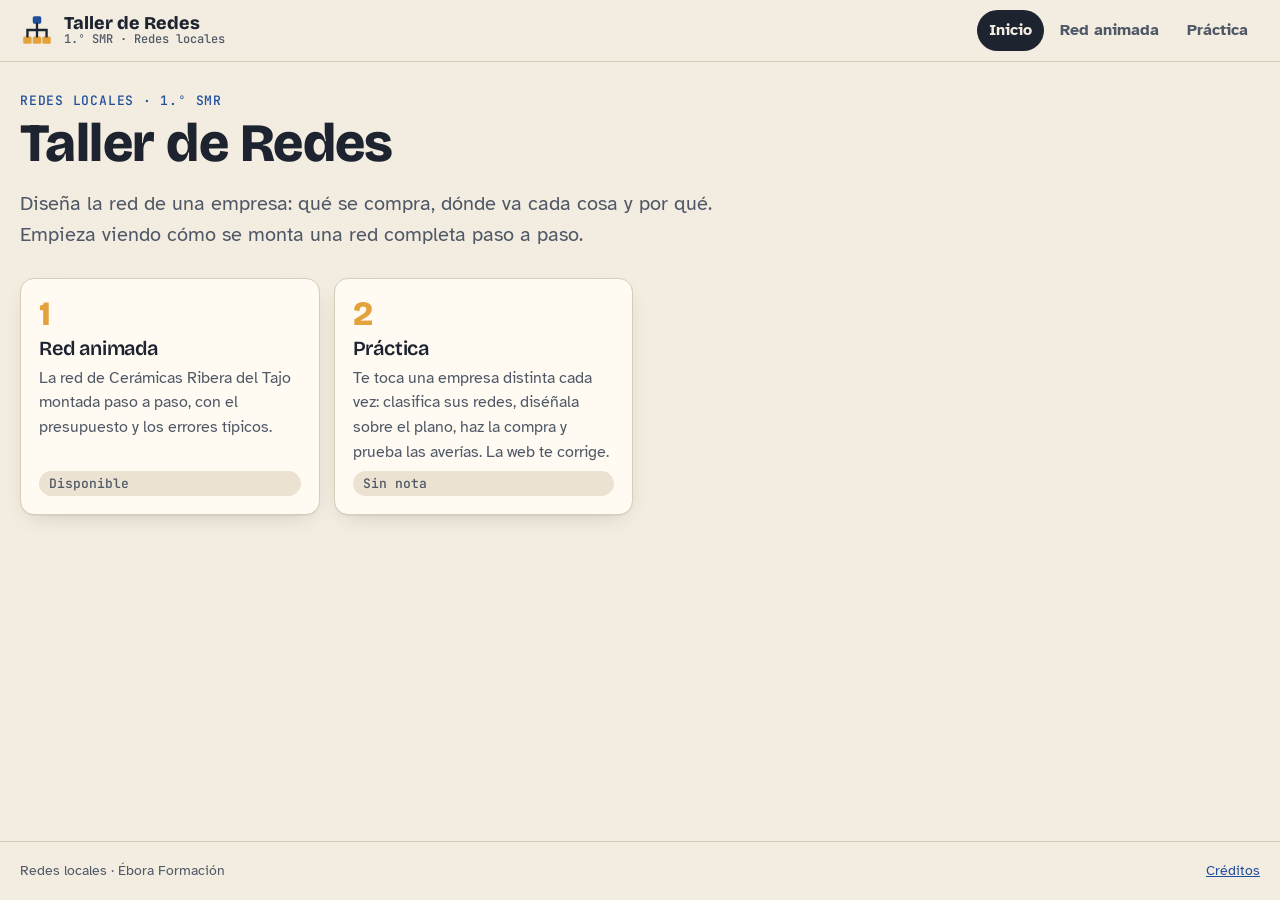
==== index.html @ 55720ec6 "Subir la pagina" ====
<!doctype html>
<html lang="es">
<head>
  <meta charset="utf-8">
  <meta name="viewport" content="width=device-width, initial-scale=1, viewport-fit=cover">
  <title>Taller de Redes · 1.º SMR</title>
  <meta name="description" content="Redes locales (1.º SMR): la red de una empresa montada paso a paso, prácticas de diseño de redes y examen.">
  <meta name="theme-color" content="#f3ece0">
  <link rel="icon" href="assets/img/icono.svg" type="image/svg+xml">
  <link rel="preconnect" href="https://fonts.googleapis.com">
  <link rel="preconnect" href="https://fonts.gstatic.com" crossorigin>
  <link rel="stylesheet" href="https://fonts.googleapis.com/css2?family=Atkinson+Hyperlegible:ital,wght@0,400;0,700;1,400&family=Bricolage+Grotesque:opsz,wght@12..96,600;12..96,800&family=JetBrains+Mono:wght@500&display=swap">
  <link rel="stylesheet" href="assets/css/app.css">
  <link rel="stylesheet" href="assets/css/animado.css">
  <link rel="stylesheet" href="assets/css/red.css">
  <link rel="stylesheet" href="assets/css/disenio.css">
  <script type="importmap">
  { "imports": {
      "three": "./assets/vendor/three/three.module.min.js",
      "three/addons/": "./assets/vendor/three/addons/"
  } }
  </script>
</head>
<body>
  <a class="saltar" href="#contenido">Saltar al contenido</a>
  <header class="cabecera">
    <a class="marca" href="#/">
      <svg viewBox="0 0 32 32" aria-hidden="true"><rect x="12" y="3" width="8" height="7" rx="1.5" fill="var(--azul)"/><rect x="3" y="22" width="8" height="7" rx="1.5" fill="var(--ambar)"/><rect x="12" y="22" width="8" height="7" rx="1.5" fill="var(--ambar)"/><rect x="21" y="22" width="8" height="7" rx="1.5" fill="var(--ambar)"/><path d="M16 10v6M7 22v-6h18v6M16 16v6" stroke="var(--tinta)" stroke-width="2.2" fill="none" stroke-linecap="round"/></svg>
      <span><b>Taller de Redes</b><small>1.º SMR · Redes locales</small></span>
    </a>
    <nav class="menu" aria-label="Secciones">
      <a href="#/" data-ruta="inicio">Inicio</a>
      <a href="#/animado" data-ruta="animado">Red animada</a>
      <a href="#/practica" data-ruta="practica">Práctica</a>
      <a href="#/examen" data-ruta="examen">Examen</a>
    </nav>
  </header>
  <main id="contenido" tabindex="-1">
    <div class="cargando">Cargando…</div>
  </main>
  <footer class="pie">
    <span>Redes locales · Ébora Formación</span>
    <a href="#/creditos">Créditos</a>
  </footer>
  <noscript><p class="aviso">Esta web necesita JavaScript.</p></noscript>
  <script type="module" src="assets/js/main.js"></script>
</body>
</html>
---- assets/css/app.css ----
/* Taller de Montaje — estilos. Paleta: papel cálido + azul y ámbar (cerámica de Talavera). */
:root {
  --papel: #f3ece0; --papel-2: #ebe2d2; --superficie: #fffaf2; --tinta: #1d2430; --tinta-2: #4f5866;
  --linea: #d8ccb8; --azul: #1f4f9c; --azul-2: #e3eaf6; --ambar: #e3a23b; --ambar-2: #fbeccd;
  --bien: #1e7a4f; --bien-2: #dcf0e3; --mal: #b5402c; --mal-2: #f8e0da; --aviso: #9a5b07;
  --f-titulo: 'Bricolage Grotesque', 'Segoe UI', system-ui, sans-serif;
  --f-texto: 'Atkinson Hyperlegible', 'Segoe UI', system-ui, sans-serif;
  --f-mono: 'JetBrains Mono', ui-monospace, Consolas, monospace;
  --radio: 14px; --sombra: 0 1px 0 rgba(29,36,48,.06), 0 8px 24px -12px rgba(29,36,48,.25);
  color-scheme: light;
}
@media (prefers-color-scheme: dark) {
  :root:not([data-theme="light"]) {
    --papel: #161a20; --papel-2: #1d222a; --superficie: #20262f; --tinta: #ece6da; --tinta-2: #a9b0bb;
    --linea: #343b47; --azul: #7ea7ec; --azul-2: #1f2c44; --ambar: #f0b552; --ambar-2: #3a2e18;
    --bien: #5cc690; --bien-2: #1b3326; --mal: #ef8a75; --mal-2: #3d1f1a; --aviso: #f0b552; color-scheme: dark;
  }
}
:root[data-theme="dark"] {
  --papel: #161a20; --papel-2: #1d222a; --superficie: #20262f; --tinta: #ece6da; --tinta-2: #a9b0bb;
  --linea: #343b47; --azul: #7ea7ec; --azul-2: #1f2c44; --ambar: #f0b552; --ambar-2: #3a2e18;
  --bien: #5cc690; --bien-2: #1b3326; --mal: #ef8a75; --mal-2: #3d1f1a; --aviso: #f0b552; color-scheme: dark;
}
* { box-sizing: border-box; }
html { -webkit-text-size-adjust: 100%; }
body { margin: 0; background: var(--papel); color: var(--tinta); font: 400 18px/1.55 var(--f-texto); min-height: 100vh; display: flex; flex-direction: column; }
main:focus { outline: none; }
main { flex: 1; width: 100%; max-width: 1280px; margin: 0 auto; padding: 24px 20px 56px; outline: none; }
h1, h2, h3 { font-family: var(--f-titulo); line-height: 1.12; letter-spacing: -.01em; margin: 0; text-wrap: balance; }
h1 { font-size: clamp(32px, 5vw, 54px); font-weight: 800; }
h2 { font-size: clamp(24px, 3vw, 32px); font-weight: 800; }
h3 { font-size: 20px; font-weight: 600; }
a { color: var(--azul); }
code, .mono { font-family: var(--f-mono); font-size: .9em; }
button { font: inherit; color: inherit; }
:focus-visible { outline: 3px solid var(--ambar); outline-offset: 2px; }
.saltar { position: absolute; left: -999px; top: 8px; background: var(--tinta); color: var(--papel); padding: 8px 12px; border-radius: 8px; z-index: 20; }
.saltar:focus { left: 8px; }

/* Cabecera */
.cabecera { position: sticky; top: 0; z-index: 10; display: flex; align-items: center; gap: 16px; justify-content: space-between; padding: 10px 20px; padding-top: max(10px, env(safe-area-inset-top)); background: color-mix(in srgb, var(--papel) 88%, transparent); backdrop-filter: blur(10px); border-bottom: 1px solid var(--linea); }
.marca { display: flex; align-items: center; gap: 10px; text-decoration: none; color: var(--tinta); flex: none; }
.marca svg { width: 34px; height: 34px; }
.marca b { display: block; font: 800 18px/1 var(--f-titulo); }
.marca small { display: block; font: 500 12px/1.3 var(--f-mono); color: var(--tinta-2); }
.menu { display: flex; gap: 4px; overflow-x: auto; scrollbar-width: none; }
.menu a { text-decoration: none; color: var(--tinta-2); font-weight: 700; font-size: 16px; padding: 8px 12px; border-radius: 999px; white-space: nowrap; }
.menu a:hover { color: var(--tinta); background: var(--papel-2); }
.menu a[aria-current="page"] { color: var(--papel); background: var(--tinta); }
@media (max-width: 720px) { .menu a { padding: 7px 9px; font-size: 15px; } .cabecera { flex-direction: column; align-items: stretch; gap: 8px; } .marca small { display: none; } }

.pie { display: flex; flex-wrap: wrap; justify-content: space-between; gap: 8px 16px; padding: 18px 20px; font-size: 14px; color: var(--tinta-2); border-top: 1px solid var(--linea); }
.cargando, .aviso { padding: 40px 0; color: var(--tinta-2); }

/* Botones y chips */
.btn { display: inline-flex; align-items: center; justify-content: center; gap: 8px; border: 0; cursor: pointer; text-decoration: none; font: 700 17px/1 var(--f-texto); padding: 13px 20px; border-radius: 12px; background: var(--tinta); color: var(--papel); min-height: 46px; transition: transform .12s ease, background .2s; }
.btn:hover { transform: translateY(-1px); }
.btn:active { transform: translateY(0); }
.btn.sec { background: transparent; color: var(--tinta); box-shadow: inset 0 0 0 2px var(--linea); }
.btn.azul { background: var(--azul); color: #fff; }
.btn.peq { min-height: 36px; padding: 8px 12px; font-size: 15px; border-radius: 10px; }
.btn[disabled] { opacity: .45; cursor: not-allowed; transform: none; }
.chip { display: inline-flex; align-items: center; gap: 6px; font: 500 13px/1 var(--f-mono); padding: 6px 10px; border-radius: 999px; background: var(--papel-2); color: var(--tinta-2); }
.chip.ok { background: var(--bien-2); color: var(--bien); }
.etiqueta { font: 500 13px/1.2 var(--f-mono); letter-spacing: .06em; text-transform: uppercase; color: var(--azul); }
.fila { display: flex; flex-wrap: wrap; gap: 10px; align-items: center; }
.tarjeta { background: var(--superficie); border: 1px solid var(--linea); border-radius: var(--radio); box-shadow: var(--sombra); }

/* Inicio */
.portada { display: grid; grid-template-columns: minmax(0, 1fr) minmax(0, 1.1fr); gap: 28px; align-items: center; min-height: 440px; }
.portada p.lead { font-size: 20px; color: var(--tinta-2); max-width: 46ch; margin: 16px 0 24px; }
.portada .escena { height: min(460px, 60vh); border-radius: 22px; background: radial-gradient(ellipse at 50% 60%, var(--superficie), var(--papel-2)); border: 1px solid var(--linea); position: relative; overflow: hidden; }
.portada .escena .visor { height: 100%; border: 0; border-radius: 0; background: none; }
.escena .pista { position: absolute; left: 14px; bottom: 12px; font: 500 12px var(--f-mono); color: var(--tinta-2); pointer-events: none; }
@media (max-width: 860px) { .portada { grid-template-columns: 1fr; } .portada .escena { height: 320px; } }
.progreso { display: flex; align-items: center; gap: 14px; margin-top: 18px; }
.barra { flex: 1; max-width: 280px; height: 10px; border-radius: 999px; background: var(--papel-2); overflow: hidden; }
.barra i { display: block; height: 100%; background: var(--bien); border-radius: inherit; transition: width .4s; }
.seccion { margin-top: 56px; }
.seccion > header { display: flex; justify-content: space-between; align-items: end; gap: 12px; flex-wrap: wrap; margin-bottom: 18px; }
.rejilla { display: grid; grid-template-columns: repeat(auto-fill, minmax(240px, 1fr)); gap: 14px; }
.leccion-card { display: flex; flex-direction: column; gap: 6px; padding: 18px; text-decoration: none; color: inherit; min-height: 150px; transition: transform .15s, box-shadow .15s; }
.leccion-card:hover { transform: translateY(-2px); }
.leccion-card .num { font: 800 34px/1 var(--f-titulo); color: var(--ambar); }
.leccion-card p { margin: 0; color: var(--tinta-2); font-size: 16px; }
.leccion-card .estado { margin-top: auto; }
.reto-card { padding: 22px; display: flex; flex-direction: column; gap: 10px; }
.reto-card p { margin: 0; color: var(--tinta-2); }

/* Lección */
.leccion { display: grid; grid-template-columns: minmax(0, 1fr) minmax(300px, 420px); gap: 32px; align-items: start; }
.leccion article { max-width: 72ch; }
.leccion article > h1 { margin: 6px 0 14px; }
.leccion aside { position: sticky; top: 90px; }
.visor { height: 380px; border-radius: 18px; background: radial-gradient(ellipse at 50% 60%, var(--superficie), var(--papel-2)); border: 1px solid var(--linea); position: relative; overflow: hidden; }
.visor canvas { display: block; width: 100%; height: 100%; touch-action: none; }
.visor .pista { position: absolute; left: 12px; bottom: 10px; right: 12px; font: 500 12px var(--f-mono); color: var(--tinta-2); pointer-events: none; }
.visor .rotulo { position: absolute; left: 12px; top: 12px; right: 12px; background: var(--superficie); border: 1px solid var(--linea); border-radius: 10px; padding: 8px 12px; font-size: 15px; box-shadow: var(--sombra); }
.visor .rotulo:empty { display: none; }
.pie-visor { font-size: 15px; color: var(--tinta-2); margin: 10px 2px 0; }
@media (max-width: 960px) {
  .leccion { grid-template-columns: 1fr; }
  .leccion aside { position: sticky; top: 108px; z-index: 2; order: -1; }
  .leccion aside .visor { height: 230px; }
  .leccion aside .pie-visor { display: none; }
}
.objetivos { background: var(--azul-2); border-radius: var(--radio); padding: 14px 20px; margin: 0 0 24px; }
.objetivos ul { margin: 6px 0 0; padding-left: 20px; }
.contenido h2 { margin: 36px 0 10px; font-size: 26px; }
.contenido p { margin: 10px 0; }
.contenido ul, .contenido ol { padding-left: 24px; }
.contenido li { margin: 6px 0; }
.contenido strong { font-weight: 700; }
.tabla { overflow-x: auto; margin: 14px 0; border: 1px solid var(--linea); border-radius: 12px; background: var(--superficie); }
.tabla table { border-collapse: collapse; width: 100%; font-size: 16px; }
.tabla th, .tabla td { text-align: left; padding: 10px 12px; border-bottom: 1px solid var(--linea); vertical-align: top; }
.tabla th { font: 700 14px var(--f-texto); background: var(--papel-2); }
.tabla tr:last-child td { border-bottom: 0; }
.nota, .analogia, .resumen { border-radius: 12px; padding: 12px 16px; margin: 16px 0; }
.nota { background: var(--ambar-2); border-left: 5px solid var(--ambar); }
.analogia { background: var(--superficie); border: 1px dashed var(--linea); }
.analogia::before { content: "Para entenderlo mejor"; display: block; font: 500 12px var(--f-mono); letter-spacing: .06em; text-transform: uppercase; color: var(--azul); margin-bottom: 4px; }
.resumen { background: var(--bien-2); }
.resumen::before { content: "Resumen para recordar"; display: block; font: 500 12px var(--f-mono); letter-spacing: .06em; text-transform: uppercase; color: var(--bien); margin-bottom: 4px; }
.ver3d { display: flex; gap: 12px; align-items: center; width: 100%; text-align: left; margin: 14px 0; padding: 12px 14px; border-radius: 12px; cursor: pointer; border: 2px solid var(--linea); background: var(--superficie); }
.ver3d:hover, .ver3d[aria-pressed="true"] { border-color: var(--azul); background: var(--azul-2); }
.ver3d .ic { flex: none; width: 36px; height: 36px; border-radius: 10px; display: grid; place-items: center; background: var(--azul); color: #fff; font: 800 13px var(--f-mono); }
.pasos { counter-reset: p; list-style: none; padding: 0 !important; }
.pasos li { counter-increment: p; position: relative; padding-left: 44px; min-height: 32px; }
.pasos li::before { content: counter(p); position: absolute; left: 0; top: -2px; width: 30px; height: 30px; border-radius: 50%; display: grid; place-items: center; background: var(--tinta); color: var(--papel); font: 700 15px var(--f-texto); }

/* Preguntas */
.preguntas { margin-top: 40px; padding-top: 8px; border-top: 2px solid var(--linea); }
.pregunta { padding: 18px; margin: 14px 0; }
.pregunta h3 { font: 700 18px/1.4 var(--f-texto); margin-bottom: 10px; }
.opciones { display: grid; gap: 8px; }
.opcion { text-align: left; border: 2px solid var(--linea); background: var(--papel); padding: 11px 14px; border-radius: 10px; cursor: pointer; }
.opcion:hover:not([disabled]) { border-color: var(--azul); }
.opcion.ok { border-color: var(--bien); background: var(--bien-2); }
.opcion.ko { border-color: var(--mal); background: var(--mal-2); }
.explicacion { margin: 10px 0 0; font-size: 16px; }
.navlec { display: flex; justify-content: space-between; gap: 12px; margin-top: 32px; flex-wrap: wrap; }

/* Piezas */
.piezas { display: grid; grid-template-columns: 220px minmax(0, 1fr) 340px; gap: 18px; align-items: start; }
.lista-piezas { display: grid; gap: 6px; }
.lista-piezas button { text-align: left; padding: 11px 14px; border-radius: 10px; border: 2px solid transparent; background: var(--superficie); cursor: pointer; font-weight: 700; }
.lista-piezas button[aria-pressed="true"] { border-color: var(--azul); background: var(--azul-2); }
.piezas .visor { height: 560px; }
.ficha { padding: 18px; }
.ficha dl { margin: 12px 0 0; display: grid; gap: 10px; }
.ficha dt { font: 500 12px var(--f-mono); letter-spacing: .06em; text-transform: uppercase; color: var(--azul); }
.ficha dd { margin: 0; font-size: 16px; }
.variantes { display: flex; flex-wrap: wrap; gap: 6px; margin: 12px 0 0; }
.variantes button { border: 2px solid var(--linea); background: var(--papel); padding: 6px 10px; border-radius: 999px; cursor: pointer; font-size: 14px; font-weight: 700; }
.variantes button[aria-pressed="true"] { border-color: var(--tinta); background: var(--tinta); color: var(--papel); }
@media (max-width: 1080px) { .piezas { grid-template-columns: 1fr; } .lista-piezas { grid-template-columns: repeat(auto-fill, minmax(150px, 1fr)); } .piezas .visor { height: 360px; } }

/* Ejercicio de montaje */
.ej-cab { display: flex; flex-wrap: wrap; gap: 12px; justify-content: space-between; align-items: end; margin-bottom: 18px; }
.reloj { font: 700 20px var(--f-mono); padding: 6px 14px; border-radius: 10px; background: var(--azul-2); color: var(--azul); }
.reloj.poco { background: var(--mal-2); color: var(--mal); }
.fases { display: flex; gap: 6px; flex-wrap: wrap; }
.fases span { font: 500 13px var(--f-mono); padding: 6px 10px; border-radius: 999px; background: var(--papel-2); color: var(--tinta-2); }
.fases span.actual { background: var(--tinta); color: var(--papel); }
.fases span.hecha { background: var(--bien-2); color: var(--bien); }
.ej { display: grid; grid-template-columns: minmax(0, 1fr) minmax(320px, 440px); gap: 22px; align-items: start; }
.ej aside { position: sticky; top: 90px; display: grid; gap: 12px; }
.ej .visor { height: 360px; }
@media (max-width: 980px) { .ej { grid-template-columns: 1fr; } .ej aside { position: static; order: -1; } .ej .visor { height: 260px; } }
.encargo { padding: 18px 20px; border-left: 6px solid var(--ambar); }
.encargo p { margin: 6px 0; }
.encargo ul { margin: 8px 0 0; padding-left: 20px; }
.presupuesto { display: flex; justify-content: space-between; align-items: center; gap: 10px; padding: 12px 16px; font-weight: 700; }
.presupuesto .cifra { font: 800 26px var(--f-titulo); }
.presupuesto.pasa .cifra { color: var(--mal); }
.categoria { margin: 22px 0; }
.categoria h3 { margin-bottom: 10px; display: flex; gap: 10px; align-items: center; }
.opciones-piezas { display: grid; grid-template-columns: repeat(auto-fill, minmax(230px, 1fr)); gap: 10px; }
.op-pieza { text-align: left; cursor: pointer; padding: 14px; border-radius: 12px; border: 2px solid var(--linea); background: var(--superficie); display: flex; flex-direction: column; gap: 6px; }
.op-pieza:hover { border-color: var(--azul); }
.op-pieza[aria-pressed="true"] { border-color: var(--azul); box-shadow: 0 0 0 3px var(--azul-2); }
.op-pieza b { font-size: 16px; line-height: 1.3; }
.op-pieza .precio { font: 500 14px var(--f-mono); color: var(--tinta-2); }
.op-pieza dl { margin: 2px 0 0; display: grid; grid-template-columns: minmax(0, 1fr) auto; gap: 2px 10px; font-size: 14px; }
.op-pieza dd { text-align: right; }
.op-pieza dt { color: var(--tinta-2); }
.op-pieza dd { margin: 0; }
.montar { display: grid; grid-template-columns: minmax(0, 1fr) minmax(0, 1fr); gap: 16px; }
@media (max-width: 760px) { .montar { grid-template-columns: 1fr; } }
.columna { padding: 14px; min-height: 200px; }
.columna h3 { margin: 2px 4px 10px; }
.acciones, .secuencia { list-style: none; margin: 0; padding: 0; display: grid; gap: 6px; }
.accion { width: 100%; text-align: left; padding: 10px 12px; border-radius: 10px; border: 2px solid var(--linea); background: var(--papel); cursor: pointer; font-size: 16px; line-height: 1.35; }
.accion:hover { border-color: var(--azul); }
.secuencia li { display: grid; grid-template-columns: 30px minmax(0, 1fr) auto; gap: 8px; align-items: center; padding: 8px 8px 8px 10px; border-radius: 10px; background: var(--azul-2); font-size: 16px; line-height: 1.35; }
.secuencia .n { font: 700 14px var(--f-mono); color: var(--azul); }
.secuencia .ctl { display: flex; gap: 4px; }
.secuencia .ctl button { width: 34px; height: 34px; border-radius: 8px; border: 1px solid var(--linea); background: var(--superficie); cursor: pointer; font-size: 16px; }
.vacio { color: var(--tinta-2); font-size: 15px; padding: 10px; }
.barra-acciones { display: flex; justify-content: space-between; gap: 10px; flex-wrap: wrap; margin-top: 22px; }
.nota-grande { font: 800 72px/1 var(--f-titulo); }
.bloques { display: grid; grid-template-columns: repeat(auto-fit, minmax(170px, 1fr)); gap: 10px; margin: 16px 0; }
.bloque { padding: 14px; }
.bloque small { display: block; font: 500 12px var(--f-mono); text-transform: uppercase; letter-spacing: .06em; color: var(--tinta-2); }
.bloque b { font: 800 26px var(--f-titulo); }
.detalle { list-style: none; padding: 0; margin: 8px 0; display: grid; gap: 6px; }
.detalle li { padding: 9px 12px; border-radius: 10px; font-size: 16px; border-left: 5px solid var(--bien); background: var(--bien-2); }
.detalle li.ko { border-color: var(--mal); background: var(--mal-2); }
.detalle li.grave { border-color: var(--mal); background: var(--mal); color: #fff; font-weight: 700; }
.formulario { max-width: 460px; padding: 22px; display: grid; gap: 12px; }
.formulario input { font: 700 24px var(--f-mono); letter-spacing: .2em; text-transform: uppercase; padding: 12px 14px; border-radius: 10px; border: 2px solid var(--linea); background: var(--papel); color: var(--tinta); width: 100%; }
.mensaje { padding: 12px 16px; border-radius: 12px; background: var(--papel-2); }
.mensaje.error { background: var(--mal-2); color: var(--mal); font-weight: 700; }
.mensaje.ok { background: var(--bien-2); color: var(--bien); font-weight: 700; }
dialog { border: 0; border-radius: 18px; padding: 24px; max-width: 460px; width: calc(100% - 32px); background: var(--superficie); color: var(--tinta); box-shadow: 0 30px 80px -20px rgba(0,0,0,.5); }
dialog::backdrop { background: rgba(20, 24, 30, .45); }
dialog p { margin: 10px 0 18px; }
.creditos li { margin: 10px 0; }
@media (prefers-reduced-motion: reduce) { * { transition: none !important; scroll-behavior: auto !important; } }

/* Selector de tema (Lecciones y Piezas 3D) */
.selector-temas { display: flex; gap: 10px; flex-wrap: wrap; margin: 0 0 22px; }
.selector-temas a { flex: 1 1 240px; max-width: 420px; display: grid; gap: 2px; padding: 12px 16px; border-radius: var(--radio); text-decoration: none;
  color: var(--tinta); background: var(--superficie); box-shadow: inset 0 0 0 2px var(--linea); }
.selector-temas a b { font: 500 13px/1.2 var(--f-mono); letter-spacing: .06em; text-transform: uppercase; color: var(--azul); }
.selector-temas a span { font-weight: 700; line-height: 1.3; }
.selector-temas a:hover { box-shadow: inset 0 0 0 2px var(--azul); }
.selector-temas a[aria-current="page"] { background: var(--azul-2); box-shadow: inset 0 0 0 2px var(--azul); }
---- assets/css/animado.css ----
/* Montaje animado (estilo cartoon). La escena usa siempre colores claros, también en modo oscuro. */
.animado { display: grid; gap: 16px; }
.am-cab { display: flex; flex-wrap: wrap; align-items: flex-end; justify-content: space-between; gap: 16px; }
.am-cab .lead { margin: 6px 0 0; color: var(--tinta-2); max-width: 62ch; }
.am-cab .fila { display: flex; flex-wrap: wrap; gap: 8px; }
.am-cab button[aria-pressed="true"] { outline: 3px solid var(--ambar); }
.am-atajos { margin: 0; color: var(--tinta-2); font-size: 15px; }
.am-atajos kbd { font-family: var(--f-mono); font-size: 13px; padding: 1px 6px; border: 1px solid var(--linea); border-bottom-width: 2px; border-radius: 5px; background: var(--superficie); }

.am-escena {
  --c-fondo: #f6eddd; --c-tinta: #1d1b24; --c-papel: #fffaf0; --c-naranja: #ff6a3d; --c-verde: #3fbf6a;
  --c-amarillo: #ffd23f; --c-rojo: #e5484d; --c-gris: #7d786b; --am-vel: 1;
  position: relative; height: min(76vh, 720px); min-height: 460px;
  background: var(--c-fondo); color: var(--c-tinta);
  border: 3px solid var(--c-tinta); border-radius: 22px; overflow: hidden;
  font-family: var(--f-texto);
}
.am-lienzo { display: block; width: 100%; height: 100%; cursor: grab; touch-action: none; }
.am-lienzo:active { cursor: grabbing; }

.am-btn {
  font: 700 16px/1.2 var(--f-texto); color: var(--c-tinta); background: var(--c-papel);
  border: 2.5px solid var(--c-tinta); border-radius: 12px; padding: 9px 14px;
  box-shadow: 3px 3px 0 var(--c-tinta); cursor: pointer; transition: transform .08s, box-shadow .08s;
}
.am-btn:hover:not(:disabled) { transform: translate(-1px, -1px); box-shadow: 4px 4px 0 var(--c-tinta); }
.am-btn:active:not(:disabled) { transform: translate(2px, 2px); box-shadow: 1px 1px 0 var(--c-tinta); }
.am-btn:focus-visible { outline: 3px solid var(--c-naranja); outline-offset: 2px; }
.am-btn.am-principal { background: var(--c-naranja); color: #fff; text-shadow: 1px 1px 0 rgba(0,0,0,.25); }
.am-btn.am-peligro { background: var(--c-amarillo); }
.am-btn:disabled { background: #e6dfd0; color: var(--c-gris); text-shadow: none; cursor: default; box-shadow: 3px 3px 0 #b9b2a3; border-color: #b9b2a3; }
.am-btn[aria-pressed="true"] { background: #d9e8ff; }

.am-pista {
  position: absolute; left: 50%; bottom: 16px; transform: translateX(-50%); margin: 0; padding: 7px 14px;
  background: var(--c-papel); border: 2.5px solid var(--c-tinta); border-radius: 999px; box-shadow: 3px 3px 0 var(--c-tinta);
  font-weight: 700; font-size: 15px; white-space: nowrap; transition: opacity .4s, transform .4s;
}
.am-pista.oculta { opacity: 0; transform: translate(-50%, 12px); pointer-events: none; }

/* Panel de pasos (modo libre) */
.am-panel {
  position: absolute; top: 14px; right: 14px; width: 250px;
  background: var(--c-papel); border: 3px solid var(--c-tinta); border-radius: 18px; box-shadow: 4px 4px 0 var(--c-tinta);
  padding: 12px 12px 8px; max-height: calc(100% - 28px); overflow-y: auto; overscroll-behavior: contain;
}
.am-panel-cab { display: flex; align-items: baseline; justify-content: space-between; }
.am-panel h2 { font-size: 22px; }
.am-cuenta { font-weight: 700; font-size: 14px; color: var(--c-gris); }
.am-progreso { height: 12px; border: 2.5px solid var(--c-tinta); border-radius: 999px; margin: 8px 0 6px; overflow: hidden; background: #fff; }
.am-progreso span { display: block; height: 100%; width: 0; background: var(--c-verde); transition: width .5s cubic-bezier(.3,1.6,.5,1); }
.am-pasos { list-style: none; margin: 0; padding: 0; display: grid; gap: 1px; }
.am-pasos button {
  width: 100%; display: flex; align-items: center; gap: 9px; font: 700 15px/1.2 var(--f-texto); color: var(--c-tinta); text-align: left;
  background: none; border: 2px solid transparent; border-radius: 10px; padding: 3px 5px; cursor: pointer;
}
.am-pasos button:hover { background: #f3ead8; border-color: var(--c-tinta); }
.am-num { flex: none; width: 24px; height: 24px; display: grid; place-items: center; border: 2.5px solid var(--c-tinta); border-radius: 50%; font-size: 13px; background: #fff; }
.am-pasos .hecho .am-num { background: var(--c-verde); color: #fff; }
.am-pasos .hecho .am-txt { text-decoration: line-through; text-decoration-thickness: 2px; color: var(--c-gris); }
.am-pasos .disponible .am-num { background: var(--c-amarillo); }
.am-pasos .siguiente button { border-color: var(--c-tinta); background: #fff3cc; }
.am-pasos .bloqueado .am-txt { color: var(--c-gris); }
.am-nota { font-size: 13px; color: var(--c-gris); margin: 6px 2px 2px; line-height: 1.35; }

/* Ficha de pieza */
.am-ficha {
  position: absolute; left: 14px; bottom: 14px; width: min(380px, calc(100% - 28px));
  background: var(--c-papel); border: 3px solid var(--c-tinta); border-radius: 18px; box-shadow: 4px 4px 0 var(--c-tinta);
  padding: 14px 16px 16px; animation: am-entra .35s cubic-bezier(.3,1.6,.5,1);
}
.am-ficha[hidden] { display: none; }
.am-ficha h2 { font-size: 22px; margin: 0 30px 6px 0; }
.am-ficha p { margin: 0 0 10px; font-size: 16px; line-height: 1.45; }
.am-requiere { font-weight: 700; color: #a8481f; background: #ffe7d6; border: 2px dashed #e2794f; border-radius: 10px; padding: 5px 9px; font-size: 15px !important; }
.am-requiere[hidden] { display: none; }
.am-ficha-botones { display: flex; flex-wrap: wrap; gap: 8px; }
.am-ficha-botones [hidden] { display: none; }
.am-cerrar {
  position: absolute; top: 9px; right: 9px; width: 32px; height: 32px; font: 800 20px/1 var(--f-texto); color: var(--c-tinta);
  background: #fff; border: 2.5px solid var(--c-tinta); border-radius: 50%; cursor: pointer;
}
@keyframes am-entra { from { transform: translateY(20px) scale(.96); opacity: 0; } }

/* Aviso superior */
.am-aviso {
  position: absolute; top: 14px; left: 50%; transform: translate(-50%, -160%); visibility: hidden;
  width: max-content; max-width: min(560px, calc(100% - 320px));
  padding: 10px 16px; font-weight: 700; font-size: 16px; line-height: 1.35;
  background: var(--c-amarillo); border: 3px solid var(--c-tinta); border-radius: 14px; box-shadow: 4px 4px 0 var(--c-tinta);
  transition: transform .35s cubic-bezier(.3,1.6,.5,1); pointer-events: none; z-index: 2;
}
.am-aviso.visible { transform: translate(-50%, 0); visibility: visible; }
.am-aviso.peligro { background: var(--c-rojo); color: #fff; }

.am-tooltip { position: absolute; top: 0; left: 0; pointer-events: none; padding: 4px 10px; font-weight: 700; font-size: 14px; background: var(--c-tinta); color: #fff; border-radius: 8px; opacity: 0; transition: opacity .15s; }
.am-tooltip.visible { opacity: 1; }

/* Bocadillos */
.am-burbujas { position: absolute; inset: 0; pointer-events: none; overflow: hidden; }
.am-burbuja { position: absolute; top: 0; left: 0; }
.am-burbuja span {
  display: block; transform: translate(-50%, -100%); font: 800 17px var(--f-titulo); white-space: nowrap; color: var(--c-tinta);
  padding: 5px 12px; background: #fff; border: 2.5px solid var(--c-tinta); border-radius: 999px; box-shadow: 3px 3px 0 var(--c-tinta);
  animation: am-bocadillo calc(1.9s * var(--am-vel)) ease-out forwards;
}
.am-burbuja.peligro span { background: var(--c-amarillo); color: #c22b31; font-size: 21px; }
@keyframes am-bocadillo {
  0% { transform: translate(-50%, -60%) scale(.3); opacity: 0; }
  14% { transform: translate(-50%, -110%) scale(1.12); opacity: 1; }
  24% { transform: translate(-50%, -100%) scale(1); }
  80% { opacity: 1; }
  100% { transform: translate(-50%, -190%) scale(.95); opacity: 0; }
}
.am-destello { position: absolute; inset: 0; pointer-events: none; background: radial-gradient(circle, rgba(255,210,63,.55), rgba(229,72,77,.35)); opacity: 0; }
.am-destello.activo { animation: am-destello .6s ease-out; }
@keyframes am-destello { 0%, 30% { opacity: 1; } 100% { opacity: 0; } }
.am-sin3d { position: absolute; inset: 0; display: grid; place-items: center; padding: 24px; text-align: center; font-weight: 700; background: var(--c-fondo); }
.am-sin3d[hidden] { display: none; }

.am-final { border: 3px solid var(--c-tinta); border-radius: 22px; box-shadow: 6px 6px 0 var(--c-tinta); background: var(--c-papel); color: var(--c-tinta); padding: 24px 26px; max-width: 440px; }
.am-final::backdrop { background: rgba(29,27,36,.35); }
.am-final h2 { font-size: 30px; margin-bottom: 8px; }
.am-final p { margin: 0 0 16px; line-height: 1.5; }

/* ---------- Modo clase ---------- */
.am-barra-clase { display: none; }
.am-escena.clase { position: fixed; inset: 0; z-index: 100; height: auto; min-height: 0; border: 0; border-radius: 0; }
.am-escena.clase .am-panel, .am-escena.clase .am-ficha, .am-escena.clase .am-pista { display: none; }
.am-escena.clase .am-barra-clase {
  display: flex; align-items: center; gap: 18px; position: absolute; left: 0; right: 0; bottom: 0;
  padding: 14px 20px 16px; background: var(--c-papel); border-top: 3px solid var(--c-tinta);
}
.am-clase-info { flex: 1; min-width: 0; }
.am-clase-paso { display: inline-block; font-weight: 700; font-size: 15px; letter-spacing: .04em; text-transform: uppercase; background: var(--c-amarillo); border: 2px solid var(--c-tinta); border-radius: 999px; padding: 1px 10px; }
.am-clase-info h2 { font-size: clamp(24px, 3.2vw, 38px); margin: 6px 0 4px; }
.am-clase-info p { margin: 0; font-size: clamp(17px, 1.9vw, 24px); line-height: 1.35; max-width: 70ch; }
.am-barra-clase.error { background: #ffe3dc; }
.am-barra-clase.error .am-clase-paso { background: var(--c-rojo); color: #fff; }
.am-clase-controles { display: grid; grid-template-columns: repeat(3, auto); gap: 8px; flex: none; }
.am-clase-controles .am-btn { font-size: 17px; padding: 10px 14px; }
.am-escena.clase .am-burbuja span { font-size: 22px; padding: 6px 14px; }
.am-escena.clase .am-burbuja.peligro span { font-size: 28px; }
.am-escena.clase .am-aviso { display: none; }

@media (max-width: 1100px) {
  .am-escena.clase .am-barra-clase { flex-direction: column; align-items: stretch; gap: 10px; padding: 10px 14px 12px; }
  .am-clase-controles { grid-template-columns: repeat(6, auto); justify-content: start; }
  .am-clase-controles .am-btn { font-size: 15px; padding: 8px 10px; }
}
@media (max-width: 820px) {
  .am-escena { height: 78vh; min-height: 420px; }
  .am-panel { top: 8px; right: 8px; left: 8px; width: auto; padding: 8px 10px; }
  .am-pasos { grid-template-columns: 1fr 1fr; }
  .am-pasos button { font-size: 13px; gap: 5px; padding: 2px; }
  .am-num { width: 21px; height: 21px; font-size: 12px; }
  .am-nota, .am-pista { display: none; }
  .am-ficha { left: 8px; bottom: 8px; width: calc(100% - 16px); }
  .am-aviso { max-width: calc(100% - 24px); top: auto; bottom: 12px; transform: translate(-50%, 160%); }
  .am-aviso.visible { transform: translate(-50%, 0); }
  .am-clase-controles { grid-template-columns: repeat(3, 1fr); }
}
@media (prefers-reduced-motion: reduce) {
  .am-escena *, .am-escena *::before, .am-escena *::after { animation-duration: .01ms !important; transition-duration: .01ms !important; }
}
---- assets/css/red.css ----
/* Red animada: presupuesto, rótulos fijos y ajustes de la escena */
.rd-escena { --c-fondo: #dcecf4; }
.rd-presu {
  position: absolute; top: 14px; left: 14px; width: 230px; z-index: 1;
  background: var(--c-papel); border: 3px solid var(--c-tinta); border-radius: 16px; box-shadow: 4px 4px 0 var(--c-tinta);
  padding: 10px 12px; font-size: 14px; line-height: 1.3;
}
.rd-presu-cab { font-weight: 700; font-size: 12px; letter-spacing: .06em; text-transform: uppercase; color: var(--c-gris); }
.rd-presu-cifra b { font: 800 24px/1.1 var(--f-titulo); }
.rd-presu-cifra small { font-weight: 700; color: var(--c-gris); }
.rd-presu-barra { height: 12px; border: 2.5px solid var(--c-tinta); border-radius: 999px; margin: 6px 0 4px; overflow: hidden; background: #fff; }
.rd-presu-barra span { display: block; height: 100%; width: 0; background: var(--c-verde); }
.rd-presu.pasado { background: #ffe3dc; }
.rd-presu.pasado .rd-presu-barra span { background: var(--c-rojo); }
.rd-presu.pasado > span { color: #c22b31; font-weight: 700; }
.rd-ultimo { margin-top: 6px; font-size: 13px; }
.rd-ultimo:empty { display: none; }
.rd-ultimo div { white-space: nowrap; overflow: hidden; text-overflow: ellipsis; }
.rd-ultimo.nuevo { animation: rd-nuevo 1.4s ease-out; }
@keyframes rd-nuevo { 0% { background: var(--c-amarillo); } 100% { background: transparent; } }

.rd-compra { list-style: none; margin: 0 0 10px; padding: 8px 10px; background: #fff; border: 2px solid var(--c-tinta); border-radius: 10px; font-size: 14px; display: grid; gap: 3px; }
.rd-compra[hidden] { display: none; }
.rd-compra b { font-family: var(--f-mono); font-size: 13px; }
.rd-compra span { color: var(--c-gris); font-weight: 700; }
.rd-clase-compra { margin: 6px 0 0 !important; font-weight: 700; font-size: clamp(15px, 1.5vw, 19px) !important; color: #1f4f9c; }
.rd-clase-compra:empty { display: none; }

.rd-rotulos { z-index: 0; }
.rd-rotulo { position: absolute; top: 0; left: 0; }
.rd-rotulo span {
  display: block; transform: translate(-50%, -100%); font: 800 16px var(--f-titulo); white-space: nowrap; color: #fff;
  padding: 3px 11px; background: var(--c-tinta); border: 2.5px solid #fff; border-radius: 8px; box-shadow: 2px 2px 0 rgba(0,0,0,.25);
  animation: rd-rotulo .45s cubic-bezier(.3,1.6,.5,1);
}
.rd-rotulo.grande span { font-size: 21px; background: #ff8a3d; }
.rd-rotulo.wifi span { background: #1d8fb3; }
.rd-rotulo.wan span { background: #8b6fe0; }
.rd-rotulo.pan span { background: #3fbf6a; }
.rd-rotulo.tachado span { background: var(--c-rojo); text-decoration: line-through; text-decoration-thickness: 3px; }
@keyframes rd-rotulo { from { transform: translate(-50%, -60%) scale(.3); opacity: 0; } }
.am-escena.clase .rd-rotulo span { font-size: 20px; }
.am-escena.clase .rd-rotulo.grande span { font-size: 26px; }
.am-escena.clase .rd-presu { width: 260px; }

@media (max-width: 820px) {
  .rd-presu { top: auto; bottom: 8px; left: 8px; width: 190px; padding: 6px 9px; }
  .rd-presu-cifra b { font-size: 19px; }
  .rd-ultimo { display: none; }
}

.inicio-cab .lead { font-size: 20px; color: var(--tinta-2); max-width: 56ch; margin: 14px 0 0; }
.leccion-card h3 { margin: 0; }
.rd-rotulo.nave span { font: 700 13px var(--f-texto); background: rgba(255,250,240,.92); color: var(--c-tinta); border: 2px solid var(--c-tinta); animation: none; }
.am-escena.clase .rd-rotulo.nave span { font-size: 15px; }
.rd-rotulo.estrella span { background: #e3a23b; color: #1d1b24; }
---- assets/css/disenio.css ----
/* Práctica y examen: «Diseña la red» */
.disenio .lead { font-size: 19px; color: var(--tinta-2); max-width: 70ch; margin: 10px 0 0; }
.lead.peq { font-size: 17px; margin: 0 0 14px; }
.campo { font: inherit; font-size: 16px; padding: 8px 10px; border: 2px solid var(--linea); border-radius: 10px; background: var(--superficie); color: var(--tinta); min-height: 42px; width: 100%; }
.campo:focus { border-color: var(--azul); outline: none; }
.dz-tabs { display: flex; gap: 6px; flex-wrap: wrap; margin: 6px 0 18px; border-bottom: 2px solid var(--linea); }
.dz-tabs button { border: 0; background: none; cursor: pointer; font: 700 16px var(--f-texto); color: var(--tinta-2); padding: 10px 14px; border-radius: 10px 10px 0 0; margin-bottom: -2px; border-bottom: 3px solid transparent; }
.dz-tabs button:hover { color: var(--tinta); background: var(--papel-2); }
.dz-tabs button[aria-selected="true"] { color: var(--azul); border-bottom-color: var(--azul); }
.dz-cuerpo { min-height: 320px; }
.dz-cuerpo h3 { margin: 22px 0 8px; }
.dz-pie { position: sticky; bottom: 0; z-index: 3; display: flex; justify-content: space-between; align-items: center; gap: 12px; flex-wrap: wrap;
  margin-top: 26px; padding: 12px 16px; background: color-mix(in srgb, var(--superficie) 94%, transparent); backdrop-filter: blur(8px); border: 1px solid var(--linea); border-radius: 14px; box-shadow: var(--sombra); }
.dz-total { display: flex; align-items: baseline; gap: 8px; }
.dz-total span { font: 500 13px var(--f-mono); text-transform: uppercase; color: var(--tinta-2); }
.dz-total b { font: 800 24px var(--f-titulo); }
.dz-total small { color: var(--tinta-2); }
.dz-total.pasa b { color: var(--mal); }
.dz-req { padding-left: 22px; } .dz-req li { margin: 6px 0; }
.dz-encargo .tabla th { width: 26%; }
.dz-tipos td:first-child { min-width: 260px; }
.dz-tipos select { min-width: 150px; }

.dz-plano-grid { display: grid; grid-template-columns: minmax(0, 1.25fr) minmax(300px, 1fr); gap: 22px; align-items: start; }
@media (max-width: 960px) { .dz-plano-grid { grid-template-columns: 1fr; } }
.dz-plano { width: 100%; height: auto; display: block; background: var(--superficie); border: 1px solid var(--linea); border-radius: 16px; }
.dz-plano .recinto { fill: color-mix(in srgb, #9fd38a 30%, var(--superficie)); stroke: #7fbf6c; stroke-width: 2; stroke-dasharray: 6 5; }
.dz-plano .recinto-txt { font: 500 13px var(--f-mono); fill: #4d8a3d; }
.dz-plano .enlace { stroke-width: 5; stroke-linecap: round; }
.dz-plano .enlace.nada { stroke: #b9b2a3; stroke-width: 2; stroke-dasharray: 5 6; }
.dz-plano .enlace.cobre { stroke: #4a86e8; }
.dz-plano .enlace.fibra { stroke: #ff8a3d; stroke-width: 7; }
.dz-plano .enlace.malo { stroke: var(--mal); stroke-dasharray: 10 7; }
.dz-plano .dist { fill: var(--superficie); stroke: #b9b2a3; stroke-width: 2; }
.dz-plano .dist.cobre { stroke: #4a86e8; } .dz-plano .dist.fibra { stroke: #ff8a3d; }
.dz-plano .dist-txt { font: 700 14px var(--f-texto); fill: var(--tinta); }
.dz-plano .wan { fill: none; stroke: #8b6fe0; stroke-width: 3; stroke-dasharray: 3 6; stroke-linecap: round; }
.dz-plano .wan-txt { font: 700 13px var(--f-texto); fill: #8b6fe0; }
.dz-plano .sede rect { fill: var(--superficie); stroke: var(--tinta); stroke-width: 2.5; }
.dz-plano .sede.principal rect { stroke: var(--azul); stroke-width: 3.5; }
.dz-plano .sede.ok rect { fill: var(--bien-2); stroke: var(--bien); }
.dz-plano .sede.sin rect, .dz-plano .sede.caida rect { fill: var(--mal-2); stroke: var(--mal); }
.dz-plano .nom { font: 800 16px var(--f-titulo); fill: var(--tinta); }
.dz-plano .det { font: 500 13px var(--f-texto); fill: var(--tinta-2); }
.dz-leyenda { display: flex; gap: 16px; flex-wrap: wrap; font-size: 14px; color: var(--tinta-2); margin: 8px 2px 0; }
.dz-leyenda span::before { content: ''; display: inline-block; width: 26px; height: 5px; border-radius: 3px; margin-right: 6px; vertical-align: middle; }
.dz-leyenda .l-cobre::before { background: #4a86e8; } .dz-leyenda .l-fibra::before { background: #ff8a3d; height: 7px; }
.dz-leyenda .l-nada::before { background: repeating-linear-gradient(90deg, #b9b2a3 0 5px, transparent 5px 10px); height: 2px; }
.dz-formas { display: grid; gap: 14px; }
.dz-sede { border: 1px solid var(--linea); border-radius: 14px; padding: 10px 14px 14px; background: var(--superficie); margin: 0; display: grid; gap: 10px; }
.dz-sede legend { font: 800 17px var(--f-titulo); padding: 0 6px; }
.dz-campo { display: grid; gap: 4px; font-size: 15px; font-weight: 700; color: var(--tinta-2); }
.dz-ayuda { font-size: 15px; color: var(--tinta-2); margin: 0; }
.dz-botones { display: flex; flex-wrap: wrap; gap: 8px; }
.dz-botones [aria-pressed="true"] { box-shadow: inset 0 0 0 2px var(--mal); color: var(--mal); }

.dz-grupo h3 { margin-top: 18px; }
.dz-cat td { vertical-align: middle; }
.dz-cat td.cod { font: 500 14px var(--f-mono); white-space: nowrap; width: 80px; }
.dz-cat td b { display: block; }
.dz-cat td small { color: var(--tinta-2); font-size: 14px; }
.dz-cat td.precio { white-space: nowrap; text-align: right; width: 90px; }
.dz-cat td.cant { width: 150px; }
.dz-cat td.cant .campo { width: 110px; }
.dz-cat td.sub { width: 100px; text-align: right; font-weight: 700; white-space: nowrap; }
.dz-cat tr.elegido { background: var(--azul-2); }

.dz-dialogo { border: 1px solid var(--linea); border-radius: 18px; padding: 22px 24px; max-width: 460px; background: var(--superficie); color: var(--tinta); box-shadow: var(--sombra); }
.dz-dialogo::backdrop { background: rgba(0,0,0,.35); }
.dz-resumen { display: flex; flex-wrap: wrap; gap: 18px; align-items: center; margin-bottom: 20px; }
.dz-nota { padding: 16px 22px; display: flex; align-items: baseline; gap: 10px; }
.dz-nota span { font: 500 13px var(--f-mono); text-transform: uppercase; color: var(--tinta-2); }
.dz-nota b { font: 800 46px var(--f-titulo); }
.dz-detalle { display: grid; grid-template-columns: repeat(auto-fill, minmax(330px, 1fr)); gap: 14px; }
.dz-detalle section { padding: 14px 16px; }
.dz-detalle header { display: flex; justify-content: space-between; align-items: baseline; gap: 8px; }
.dz-detalle .dz-pts { font: 700 15px var(--f-mono); }
.dz-detalle .barra { max-width: none; margin: 8px 0 10px; }
.dz-detalle ul { list-style: none; margin: 0; padding: 0; display: grid; gap: 8px; font-size: 15px; }
.dz-detalle li { display: flex; gap: 8px; }
.dz-detalle li small { display: block; color: var(--tinta-2); margin-top: 2px; }
.dz-detalle .ic { flex: none; width: 22px; height: 22px; border-radius: 50%; display: grid; place-items: center; font: 700 13px var(--f-texto); color: #fff; }
.dz-detalle li.ok .ic { background: var(--bien); } .dz-detalle li.ko .ic { background: var(--mal); } .dz-detalle li.medio .ic { background: var(--ambar); }
@media (min-width: 961px) { .dz-plano-grid > div:first-child { position: sticky; top: 90px; } }
@media (max-width: 720px) {
  .dz-tabs button { padding: 8px 9px; font-size: 14px; }
  .dz-tipos td:first-child { min-width: 180px; }
  .dz-cat td.cod, .dz-cat td.sub { display: none; }
  .dz-cat td.cant { width: 96px; } .dz-cat td.cant .campo { width: 84px; }
  .dz-total b { font-size: 20px; }
  .dz-detalle { grid-template-columns: 1fr; }
}
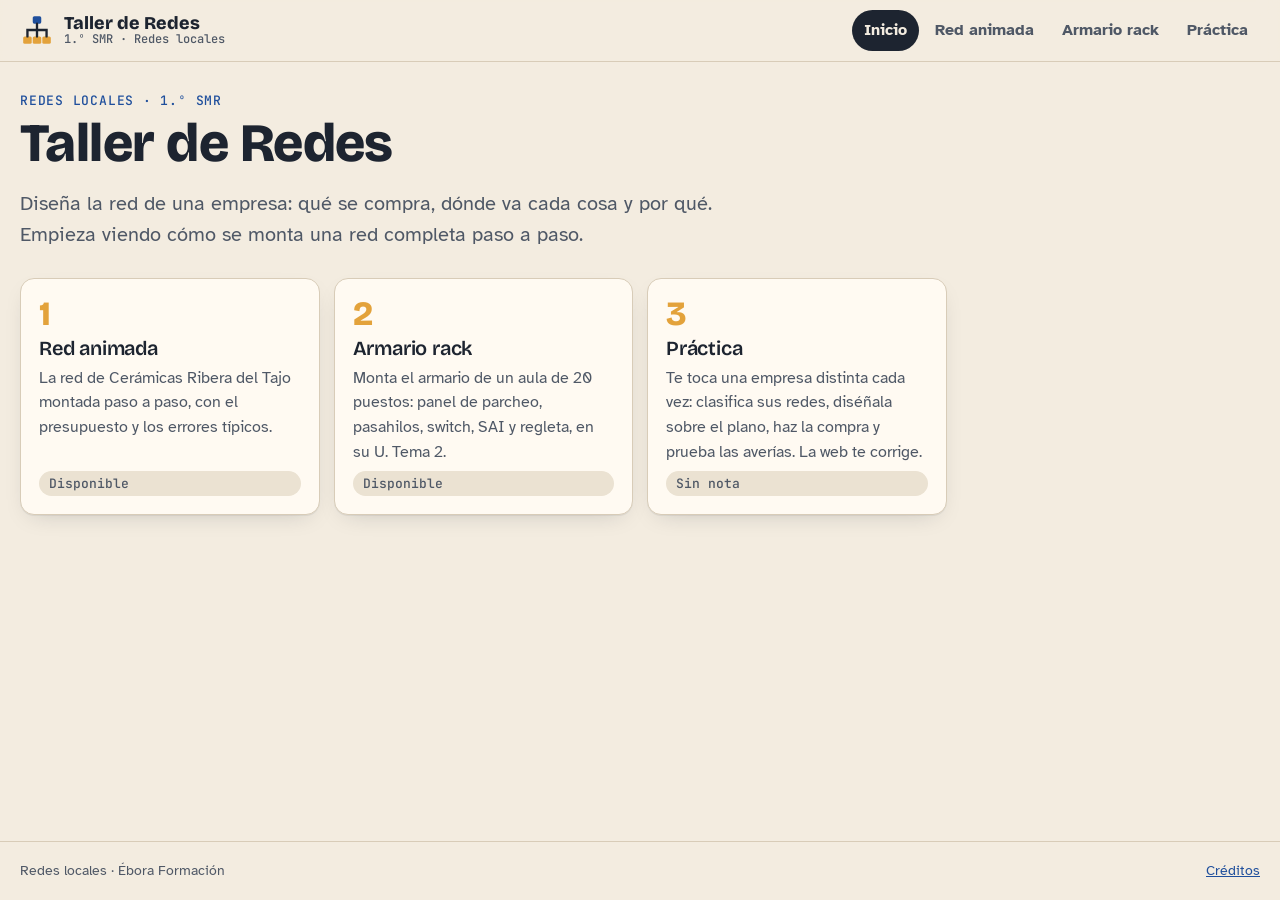
==== commit aa5a8c0a: "Montart rack animado" ====
--- a/index.html
+++ b/index.html
@@ -31,6 +31,7 @@
     <nav class="menu" aria-label="Secciones">
       <a href="#/" data-ruta="inicio">Inicio</a>
       <a href="#/animado" data-ruta="animado">Red animada</a>
+      <a href="#/rack" data-ruta="rack">Armario rack</a>
       <a href="#/practica" data-ruta="practica">Práctica</a>
       <a href="#/examen" data-ruta="examen">Examen</a>
     </nav>
--- a/assets/css/red.css
+++ b/assets/css/red.css
@@ -54,3 +54,6 @@
 .rd-rotulo.nave span { font: 700 13px var(--f-texto); background: rgba(255,250,240,.92); color: var(--c-tinta); border: 2px solid var(--c-tinta); animation: none; }
 .am-escena.clase .rd-rotulo.nave span { font-size: 15px; }
 .rd-rotulo.estrella span { background: #e3a23b; color: #1d1b24; }
+.rd-rotulo.u span { font: 700 11px var(--f-mono); padding: 1px 5px; background: rgba(29,27,36,.75); border-width: 1.5px; animation: none; }
+.rd-rotulo.puerto span { font: 800 12px var(--f-mono); padding: 1px 6px; background: #ffd23f; color: #1d1b24; border-color: #1d1b24; }
+.am-escena.clase .rd-rotulo.u span { font-size: 13px; }
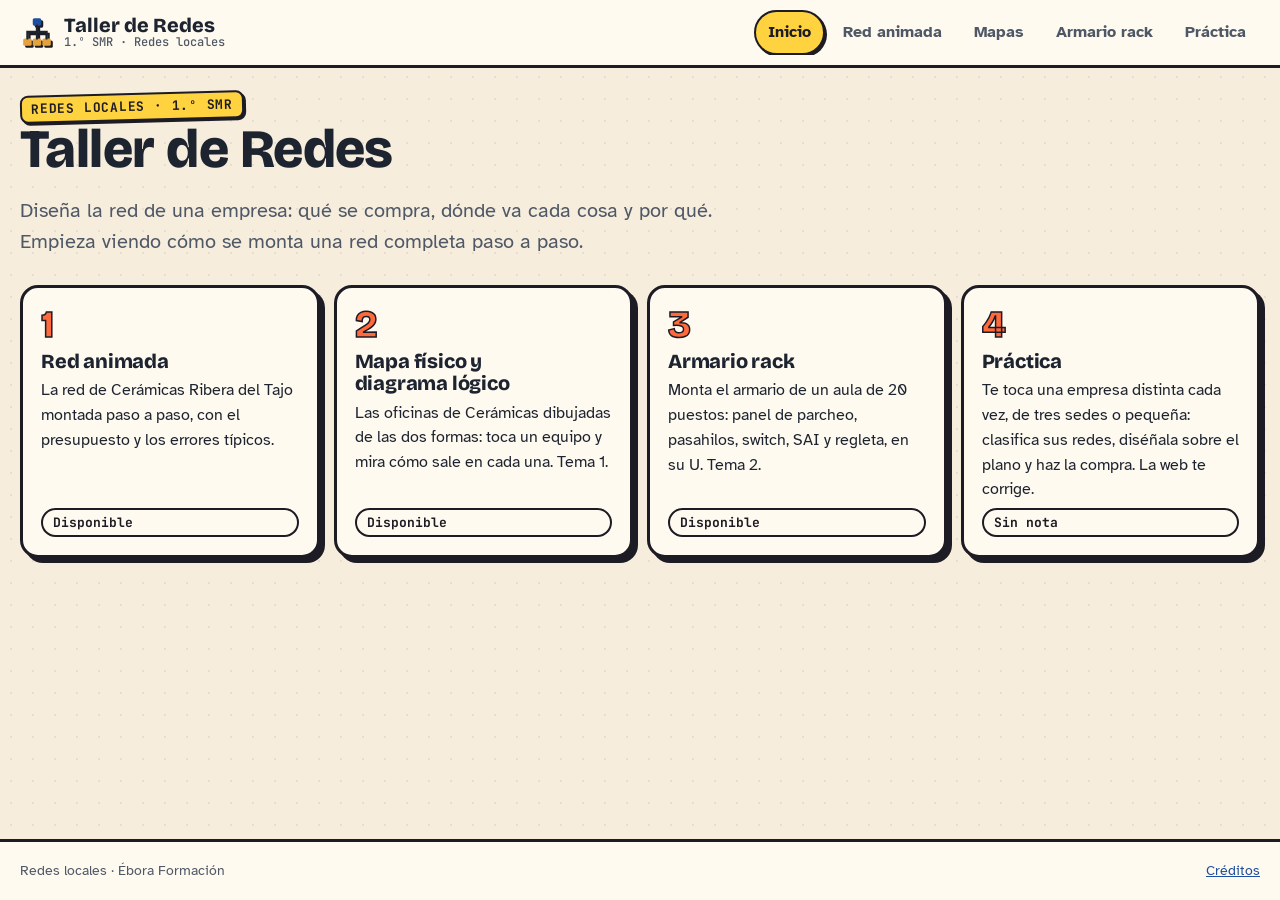
==== commit cd0e3b30: "Mapa físico y diagrama lógico, empresa pequeña, vocabulario de los apuntes y estilo dibujo - Nueva p" ====
--- a/index.html
+++ b/index.html
@@ -1,11 +1,12 @@
 <!doctype html>
-<html lang="es">
+<html lang="es" data-theme="light">
 <head>
   <meta charset="utf-8">
   <meta name="viewport" content="width=device-width, initial-scale=1, viewport-fit=cover">
   <title>Taller de Redes · 1.º SMR</title>
   <meta name="description" content="Redes locales (1.º SMR): la red de una empresa montada paso a paso, prácticas de diseño de redes y examen.">
-  <meta name="theme-color" content="#f3ece0">
+  <meta name="theme-color" content="#f6eddd">
+  <meta name="color-scheme" content="light">
   <link rel="icon" href="assets/img/icono.svg" type="image/svg+xml">
   <link rel="preconnect" href="https://fonts.googleapis.com">
   <link rel="preconnect" href="https://fonts.gstatic.com" crossorigin>
@@ -14,6 +15,8 @@
   <link rel="stylesheet" href="assets/css/animado.css">
   <link rel="stylesheet" href="assets/css/red.css">
   <link rel="stylesheet" href="assets/css/disenio.css">
+  <link rel="stylesheet" href="assets/css/mapas.css">
+  <link rel="stylesheet" href="assets/css/dibujo.css">
   <script type="importmap">
   { "imports": {
       "three": "./assets/vendor/three/three.module.min.js",
@@ -31,6 +34,7 @@
     <nav class="menu" aria-label="Secciones">
       <a href="#/" data-ruta="inicio">Inicio</a>
       <a href="#/animado" data-ruta="animado">Red animada</a>
+      <a href="#/mapas" data-ruta="mapas">Mapas</a>
       <a href="#/rack" data-ruta="rack">Armario rack</a>
       <a href="#/practica" data-ruta="practica">Práctica</a>
       <a href="#/examen" data-ruta="examen">Examen</a>
--- a/assets/css/mapas.css
+++ b/assets/css/mapas.css
@@ -0,0 +1,41 @@
+/* mapas.css — Página «Mapa físico y diagrama lógico» */
+.mapas .lead { color: var(--tinta-2); font-size: 19px; max-width: 70ch; margin: 6px 0 14px; }
+.mp-info { background: var(--superficie); border: 2px solid var(--linea); border-radius: 12px; padding: 10px 14px; margin: 0 0 16px; min-height: 3.2em; position: sticky; top: 70px; z-index: 3; }
+.mp-rejilla { display: grid; grid-template-columns: 1fr 1fr; gap: 18px; margin-bottom: 18px; }
+@media (max-width: 1000px) { .mp-rejilla { grid-template-columns: 1fr; } }
+.mp-fig { margin: 0; padding: 14px 16px; }
+.mp-fig h2 { font-size: 24px; margin: 0; } .mp-fig figcaption p { margin: 2px 0 8px; color: var(--tinta-2); }
+.mp-svg { width: 100%; height: auto; display: block; background: #fffdf7; border: 2px solid var(--linea); border-radius: 10px; }
+.mp-svg text { font-family: var(--f-texto), sans-serif; fill: #1d1b24; }
+.mp-nom { font-size: 11px; font-weight: 700; } .mp-chico { font-size: 9.5px; font-weight: 700; } .mp-tnom { font-size: 10px; fill: #5b5566 !important; }
+.mp-dentro { font-size: 11px; font-weight: 700; } .mp-sala { font-size: 12px; font-weight: 700; fill: #b8ae9c !important; letter-spacing: .12em; }
+.mp-muro { fill: #fbf6ea; stroke: #1d1b24; stroke-width: 4; } .mp-tabique { stroke: #1d1b24; stroke-width: 3; }
+.mp-mesa { fill: #ead9bd; stroke: #b79c72; stroke-width: 1.5; }
+.mp-pc { fill: #9cc3e6; stroke: #1d1b24; stroke-width: 1.8; } .mp-port { fill: #cdb9f5; stroke: #1d1b24; stroke-width: 1.8; }
+.mp-imp { fill: #f4f1ea; stroke: #1d1b24; stroke-width: 1.8; } .mp-srv { fill: #3fbf6a; stroke: #1d1b24; stroke-width: 1.8; }
+.mp-sw { fill: #4a86e8; stroke: #1d1b24; stroke-width: 1.8; } .mp-rt { fill: #ff6a3d; stroke: #1d1b24; stroke-width: 1.8; }
+.mp-sw + text, .mp-rt + text { fill: #fff !important; }
+.mp-ap { fill: #ffd23f; stroke: #1d1b24; stroke-width: 1.8; } .mp-onda { fill: none; stroke: #1d1b24; stroke-width: 1.6; stroke-linecap: round; }
+.mp-toma { fill: #fff; stroke: #1d1b24; stroke-width: 2; } .mp-armario { fill: #e4e7ec; stroke: #1d1b24; stroke-width: 2.5; }
+.mp-nube { fill: #dfeeff; stroke: #1d1b24; stroke-width: 1.8; }
+.mp-cable { stroke: #1d1b24; stroke-width: 1.6; stroke-dasharray: 5 4; fill: none; }
+.mp-canaleta { stroke: #8f8676; stroke-width: 7; fill: none; stroke-linejoin: round; opacity: .75; }
+.mp-union { stroke: #1d1b24; stroke-width: 1.6; } .mp-wifi { stroke: #8b6fe0; stroke-width: 2; stroke-dasharray: 3 5; fill: none; }
+.mp-fibra { stroke: #ff8a1f; stroke-width: 4; fill: none; } .mp-fibra-op { stroke: #ff8a1f; stroke-width: 2.5; stroke-dasharray: 8 4; fill: none; }
+.mp-el { cursor: pointer; outline: none; }
+.mp-el:hover > rect:not(.mp-mesa), .mp-el:hover > circle, .mp-el:focus-visible > rect:not(.mp-mesa), .mp-el:focus-visible > circle { stroke-width: 3.2; }
+.mp-el.sel > rect:not(.mp-mesa), .mp-el.sel > circle, .mp-el.sel > path:not(.mp-onda) { stroke: #e5484d; stroke-width: 4.5; }
+.mp-el.sel > text { fill: #c22a30 !important; }
+.mp-leyenda { list-style: none; display: flex; flex-wrap: wrap; gap: 6px 16px; margin: 10px 0 0; padding: 0; font-size: 14px; }
+.mp-leyenda li { display: flex; align-items: center; gap: 6px; }
+.mp-leyenda i { width: 22px; height: 14px; display: inline-block; border: 2px solid #1d1b24; border-radius: 3px; box-sizing: border-box; }
+.mp-leyenda .l-pc { background: #9cc3e6; } .mp-leyenda .l-sw { background: #4a86e8; } .mp-leyenda .l-rt { background: #ff6a3d; }
+.mp-leyenda .l-toma { background: #fff; width: 14px; } .mp-leyenda .l-ap { background: #ffd23f; border-radius: 50%; width: 16px; height: 16px; }
+.mp-leyenda .l-cable { border: 0; border-top: 2px dashed #1d1b24; height: 0; border-radius: 0; } .mp-leyenda .l-union { border: 0; border-top: 2px solid #1d1b24; height: 0; border-radius: 0; }
+.mp-leyenda .l-wifi { border: 0; border-top: 3px dotted #8b6fe0; height: 0; border-radius: 0; } .mp-leyenda .l-fibra { border: 0; border-top: 4px solid #ff8a1f; height: 0; border-radius: 0; }
+.mp-leyenda .l-canaleta { border: 0; background: #8f8676; height: 7px; opacity: .75; }
+.mp-lista { padding: 14px 18px; } .mp-lista h3 { margin: 0 0 6px; } .mp-lista ul, .mp-lista ol { margin: 0; padding-left: 20px; } .mp-lista li { margin: 4px 0; }
+.mp-error { border-left: 8px solid var(--mal); margin-bottom: 8px; }
+.mp-quiz { padding-left: 22px; } .mp-quiz li { margin: 0 0 14px; } .mp-quiz p { margin: 0 0 6px; }
+.mp-quiz .btn.ok { background: var(--bien); color: #fff; } .mp-quiz .btn.ko { background: var(--mal); color: #fff; }
+.mp-exp { color: var(--tinta-2); margin-top: 6px !important; } .mp-marcador { font-weight: 700; min-height: 1.4em; }
--- a/assets/css/dibujo.css
+++ b/assets/css/dibujo.css
@@ -0,0 +1,72 @@
+/* dibujo.css — Estilo «dibujo» en dos niveles (el mismo del Taller Web).
+   Nivel dibujo (bordes de tinta, sombra plana, colores vivos): cabecera, portada, tarjetas, botones, etiquetas, títulos de sección.
+   Nivel tranquilo (como estaba): texto largo, resultados del validador, editor por dentro, listas de errores.
+   Para volver atrás basta con quitar el <link> de este fichero en index.html. */
+:root {
+  --d-tinta: #1d1b24; --d-papel: #fffaf0; --d-fondo: #f6eddd;
+  --d-naranja: #ff6a3d; --d-amarillo: #ffd23f; --d-verde: #3fbf6a; --d-azul: #4a86e8; --d-lila: #8b6fe0;
+  --d-borde: 3px solid var(--d-tinta); --d-sombra: 4px 4px 0 var(--d-tinta);
+}
+/* El estilo dibujo es de papel claro: la web va siempre en modo claro (data-theme="light" en index.html) */
+.tw-heroe-dibujo text { font-variant-ligatures: none; }
+body { background: var(--d-fondo) radial-gradient(circle, rgba(29,27,36,.07) 1.2px, transparent 1.4px) 0 0 / 22px 22px; }
+
+/* Cabecera: barra de papel con borde de tinta */
+.cabecera { background: var(--d-papel); border-bottom: var(--d-borde); backdrop-filter: none; }
+.marca svg { filter: drop-shadow(2px 2px 0 var(--d-tinta)); }
+.marca b { font-size: 20px; }
+.menu a { border: 2px solid transparent; }
+.menu a:hover { background: transparent; border-color: var(--d-tinta); color: var(--tinta); }
+.menu a[aria-current="page"] { background: var(--d-amarillo); color: var(--d-tinta); border-color: var(--d-tinta); box-shadow: 2px 2px 0 var(--d-tinta); }
+.pie { border-top: var(--d-borde); background: var(--d-papel); }
+
+/* Botones: pegatina que se hunde al pulsar */
+.btn { border: var(--d-borde); box-shadow: var(--d-sombra); background: var(--d-tinta); color: #fff; transition: transform .1s, box-shadow .1s; }
+.btn:hover { transform: translate(-1px, -1px); box-shadow: 5px 5px 0 var(--d-tinta); }
+.btn:active { transform: translate(3px, 3px); box-shadow: 1px 1px 0 var(--d-tinta); }
+.btn.azul { background: var(--d-azul); }
+.btn.sec { background: var(--d-papel); color: var(--d-tinta); box-shadow: var(--d-sombra); }
+.btn.peq { border-width: 2px; box-shadow: 2px 2px 0 var(--d-tinta); }
+.btn.peq:active { transform: translate(2px, 2px); box-shadow: none; }
+.btn[disabled] { box-shadow: none; }
+.etiqueta { display: inline-block; background: var(--d-amarillo); color: var(--d-tinta); border: 2px solid var(--d-tinta); border-radius: 8px; padding: 4px 9px; box-shadow: 2px 2px 0 var(--d-tinta); transform: rotate(-1.5deg); font-weight: 700; }
+.chip { background: var(--d-papel); color: var(--d-tinta); border: 2px solid var(--d-tinta); font-weight: 700; }
+
+/* Portada: el equipo 3D en un marco de dibujo */
+.portada h1 { font-size: clamp(40px, 6vw, 72px); }
+.portada .escena { border: var(--d-borde); box-shadow: 6px 6px 0 var(--d-tinta); background: radial-gradient(ellipse at 50% 60%, #fffaf0, #efe4d0); }
+.progreso .barra { border: 2px solid var(--d-tinta); }
+
+/* Tarjetas que se pulsan: lecciones, retos, temas */
+.leccion-card.tarjeta, .reto-card.tarjeta { background: var(--d-papel); border: var(--d-borde); box-shadow: 5px 5px 0 var(--d-tinta); border-radius: 18px; transition: transform .12s, box-shadow .12s; }
+.leccion-card.tarjeta:hover { transform: translate(-2px, -2px); box-shadow: 7px 7px 0 var(--d-tinta); }
+.leccion-card.tarjeta:active { transform: translate(3px, 3px); box-shadow: 2px 2px 0 var(--d-tinta); }
+.leccion-card .num { color: var(--d-naranja); -webkit-text-stroke: 1.5px var(--d-tinta); font-size: 38px; }
+.leccion-card h3, .reto-card h3 { font-weight: 800; }
+.leccion-card p, .reto-card p { color: var(--tinta); }
+.selector-temas a { border: 2.5px solid var(--d-tinta) !important; box-shadow: 3px 3px 0 var(--d-tinta); background: var(--d-papel); }
+.selector-temas a[aria-current], .selector-temas a.activo { background: var(--d-amarillo) !important; }
+
+/* Piezas 3D: el visor y la lista en dibujo; la ficha (texto) tranquila */
+.visor { border: var(--d-borde); box-shadow: var(--d-sombra); background: radial-gradient(ellipse at 50% 60%, #fffaf0, #efe4d0); }
+.visor .rotulo { border: 2px solid var(--d-tinta); box-shadow: 2px 2px 0 var(--d-tinta); font-weight: 700; }
+.lista-piezas button { border: 2.5px solid var(--d-tinta); box-shadow: 3px 3px 0 var(--d-tinta); background: var(--d-papel); transition: transform .1s, box-shadow .1s; }
+.lista-piezas button:hover { transform: translate(-1px, -1px); box-shadow: 4px 4px 0 var(--d-tinta); }
+.lista-piezas button[aria-pressed="true"] { background: var(--d-amarillo); border-color: var(--d-tinta); }
+
+/* Práctica «Este PC no arranca»: el resultado ya va en dibujo; el resto, tranquilo */
+.av-ficha { border: var(--d-borde); box-shadow: var(--d-sombra); }
+.av-leds i { border-color: var(--d-tinta); }
+
+/* ===== Propio del Taller de Redes ===== */
+/* Práctica: pestañas y fichas en dibujo; los formularios por dentro, tranquilos */
+.dz-tabs button { border: 2.5px solid var(--d-tinta); background: var(--d-papel); color: var(--d-tinta); font-weight: 700; border-radius: 12px; box-shadow: 3px 3px 0 var(--d-tinta); }
+.dz-tabs button[aria-selected="true"] { background: var(--d-amarillo); color: var(--d-tinta); }
+.tarjeta.encargo { border: var(--d-borde); box-shadow: var(--d-sombra); background: var(--d-papel); }
+.dz-sede { border: 2.5px solid var(--d-tinta); border-radius: 14px; background: var(--d-papel); }
+.dz-sede legend { background: var(--d-amarillo); border: 2px solid var(--d-tinta); border-radius: 8px; padding: 2px 9px; font-weight: 800; }
+.dz-plano { border: var(--d-borde); border-radius: 16px; box-shadow: var(--d-sombra); background: var(--d-papel); }
+.dz-pie { border-top: var(--d-borde); background: var(--d-papel); }
+.dz-dialogo { border: var(--d-borde); box-shadow: 6px 6px 0 var(--d-tinta); border-radius: 18px; }
+/* Escenas animadas: marco de dibujo */
+.am-escena { border: var(--d-borde); box-shadow: 6px 6px 0 var(--d-tinta); }
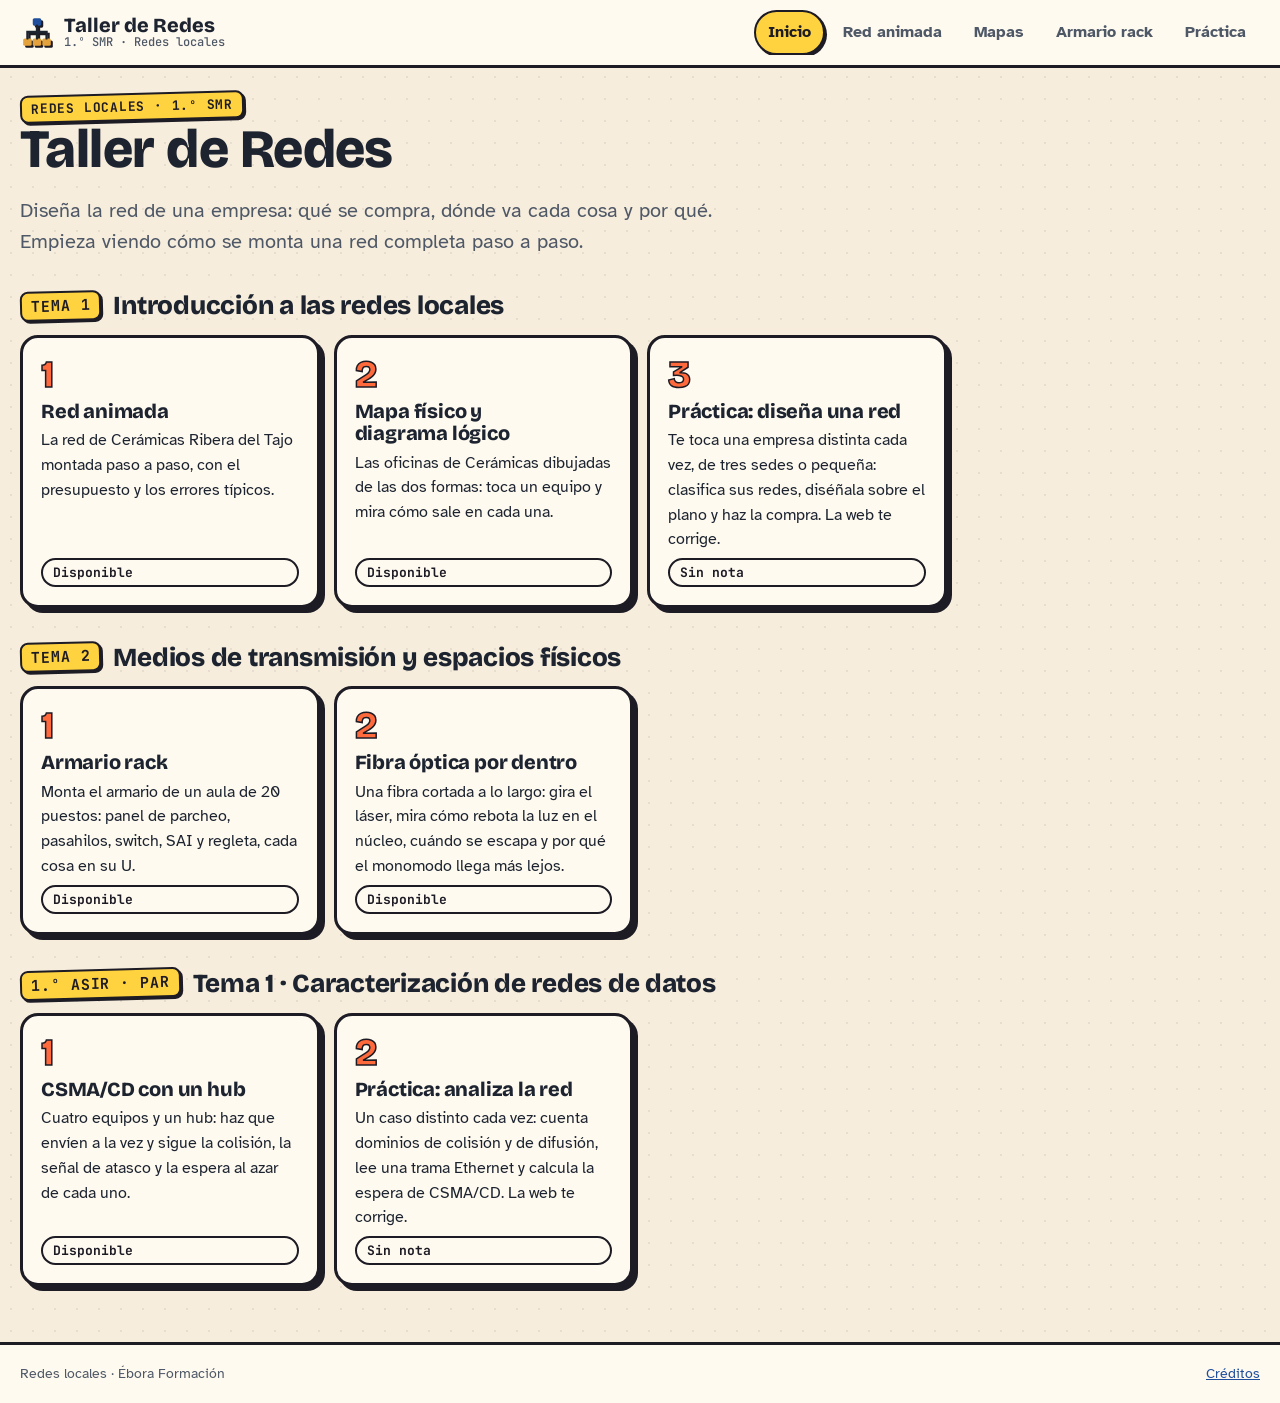
==== commit 8202f0a1: "Práctica «Analiza la red» para 1.º ASIR (PAR, Tema 1) Caso distinto cada vez, autocorregido y sin no" ====
--- a/index.html
+++ b/index.html
@@ -16,6 +16,7 @@
   <link rel="stylesheet" href="assets/css/red.css">
   <link rel="stylesheet" href="assets/css/disenio.css">
   <link rel="stylesheet" href="assets/css/mapas.css">
+  <link rel="stylesheet" href="assets/css/analiza.css">
   <link rel="stylesheet" href="assets/css/dibujo.css">
   <script type="importmap">
   { "imports": {
--- a/assets/css/mapas.css
+++ b/assets/css/mapas.css
@@ -39,3 +39,13 @@
 .mp-quiz { padding-left: 22px; } .mp-quiz li { margin: 0 0 14px; } .mp-quiz p { margin: 0 0 6px; }
 .mp-quiz .btn.ok { background: var(--bien); color: #fff; } .mp-quiz .btn.ko { background: var(--mal); color: #fff; }
 .mp-exp { color: var(--tinta-2); margin-top: 6px !important; } .mp-marcador { font-weight: 700; min-height: 1.4em; }
+
+/* Mapas más grandes: la página usa casi todo el ancho de la pantalla */
+main:has(> .mapas) { max-width: min(1900px, 97vw); }
+.mp-fig { padding: 12px 12px 14px; position: relative; }
+.mp-ampliar { float: right; margin: 0 0 6px 10px; }
+.mp-rejilla.apilado { grid-template-columns: 1fr; }
+.mp-nom { font-size: 12.5px; } .mp-chico { font-size: 11px; } .mp-tnom { font-size: 11px; } .mp-dentro { font-size: 12px; } .mp-sala { font-size: 13px; }
+.mp-fig:fullscreen { background: #fffdf7; padding: 2vh 2vw; display: flex; flex-direction: column; justify-content: center; border: 0; border-radius: 0; overflow: auto; }
+.mp-fig:fullscreen .mp-svg { max-height: 80vh; width: auto; max-width: 100%; margin: 0 auto; }
+.mp-fig:fullscreen .mp-leyenda { justify-content: center; font-size: 17px; }
--- a/assets/css/analiza.css
+++ b/assets/css/analiza.css
@@ -0,0 +1,24 @@
+/* analiza.css — «Analiza la red» (PAR, Tema 1) */
+.an { max-width: 980px; margin: 0 auto; }
+.an-barra { display: flex; flex-wrap: wrap; align-items: center; gap: 10px; margin: 14px 0; }
+.an-bloque { padding: 18px 20px; margin: 0 0 18px; }
+.an-bloque h2 { margin: 0 0 8px; font-size: 22px; }
+.an-figura { overflow-x: auto; margin: 10px 0 14px; padding: 10px; border: 1px solid var(--linea); border-radius: 12px; background: var(--superficie); }
+.an-red { display: block; width: 100%; height: auto; margin: 0 auto; font: 700 11px var(--f-mono); }
+.an-red text { fill: var(--tinta); }
+.an-lineas path { stroke: var(--tinta-2); stroke-width: 1.4; fill: none; }
+.an-red rect { stroke: var(--tinta); stroke-width: 1.6; fill: var(--papel); }
+.an-red .an-router { fill: var(--ambar-2); }
+.an-red .an-switch { fill: var(--azul-2); }
+.an-red .an-hub { fill: var(--mal-2); }
+.an-volcado { font: 500 15px/1.7 var(--f-mono); padding: 12px 14px; border: 1px solid var(--linea); border-radius: 12px; background: var(--superficie); overflow-x: auto; margin: 10px 0 14px; }
+.an-campos { display: grid; grid-template-columns: repeat(auto-fit, minmax(270px, 1fr)); gap: 12px 18px; margin: 8px 0 12px; }
+.an-campo { display: grid; gap: 4px; align-content: start; padding: 10px 12px; border: 2px solid var(--linea); border-radius: 12px; background: var(--papel); }
+.an-campo label { font-weight: 700; }
+.an-campo small { color: var(--tinta-2); }
+.an-campo input, .an-campo select { font: 500 16px var(--f-mono); padding: 8px 10px; border: 2px solid var(--linea); border-radius: 8px; background: var(--superficie); color: var(--tinta); max-width: 100%; }
+.an-campo input:focus, .an-campo select:focus { outline: 2px solid var(--azul); outline-offset: 1px; }
+.an-campo.ok { border-color: var(--bien); background: var(--bien-2); }
+.an-campo.ko { border-color: var(--mal); background: var(--mal-2); }
+.an-pista { margin: 4px 0 0; font-size: 15px; }
+.an-enlace { margin: 6px 0 0; }
--- a/assets/css/dibujo.css
+++ b/assets/css/dibujo.css
@@ -70,3 +70,26 @@
 .dz-dialogo { border: var(--d-borde); box-shadow: 6px 6px 0 var(--d-tinta); border-radius: 18px; }
 /* Escenas animadas: marco de dibujo */
 .am-escena { border: var(--d-borde); box-shadow: 6px 6px 0 var(--d-tinta); }
+
+/* Más sitio para la maqueta: paneles más compactos y barra del modo clase más baja */
+.am-escena { height: min(84vh, 780px); }
+.am-panel { width: 214px; padding: 9px 10px 6px; border-radius: 14px; }
+.am-panel h2 { font-size: 18px; }
+.am-pasos button { font-size: 14px; padding: 2px 3px; }
+.am-panel .am-nota { display: none; }
+.am-ficha { width: min(318px, calc(100% - 28px)); padding: 11px 13px 12px; border-radius: 14px; }
+.am-ficha h2 { font-size: 19px; }
+.am-ficha p { font-size: 14.5px; line-height: 1.4; margin-bottom: 8px; }
+.rd-compra { font-size: 13px; padding: 6px 8px; }
+.rd-presu { width: 200px; padding: 8px 10px; }
+.rd-presu-cifra b { font-size: 21px; }
+.am-escena.clase .am-barra-clase { padding: 10px 18px 12px; }
+.am-clase-info h2 { font-size: clamp(22px, 2.5vw, 32px); margin: 4px 0 2px; }
+.am-clase-info p { font-size: clamp(16px, 1.55vw, 21px); line-height: 1.3; max-width: 86ch; }
+.rd-clase-compra { font-size: clamp(14px, 1.25vw, 17px) !important; margin-top: 3px !important; }
+.am-escena.clase .rd-rotulo span { font-size: 17px; }
+.am-escena.clase .rd-rotulo.grande span { font-size: 22px; }
+
+/* Portada por temas */
+.tema-tit { font-size: 26px; margin: 34px 0 14px; display: flex; align-items: center; gap: 12px; flex-wrap: wrap; }
+.tema-tit .etiqueta { font-size: 15px; }
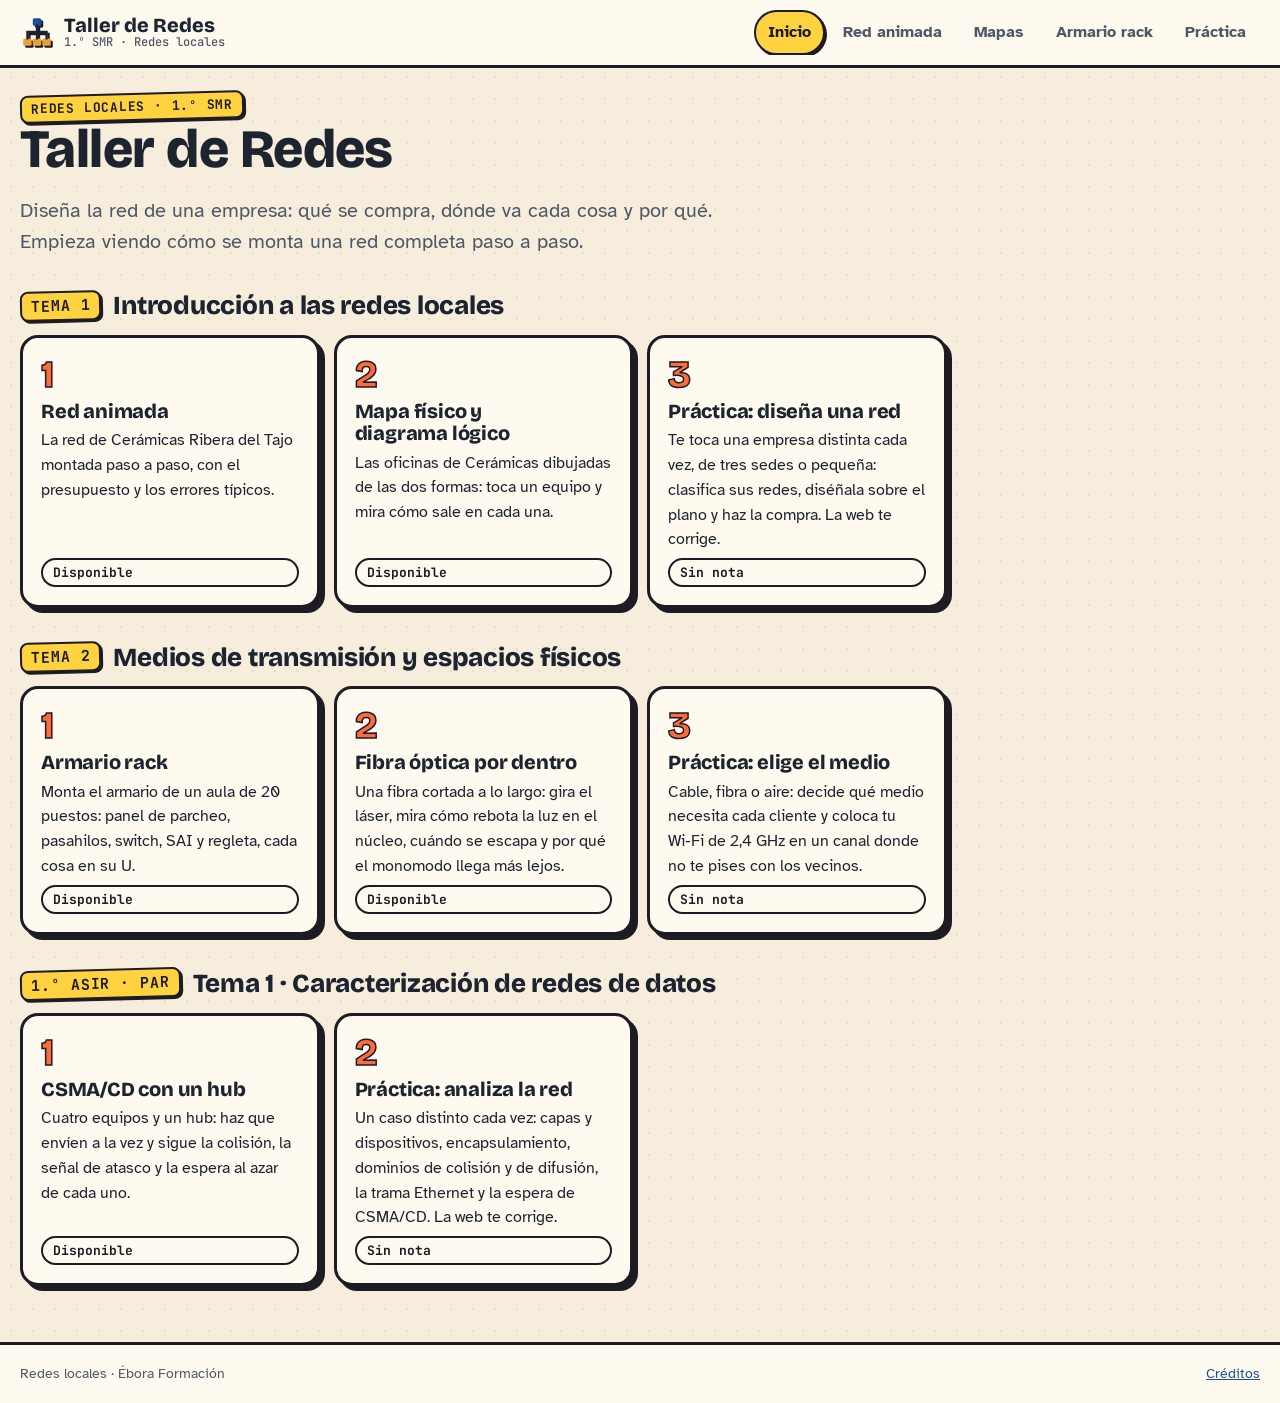
==== commit 5a353930: "Práctica «Elige el medio» para el Tema 2 (SMR) - Parte 1: tandas de seis clientes distintos cada vez" ====
--- a/index.html
+++ b/index.html
@@ -17,6 +17,7 @@
   <link rel="stylesheet" href="assets/css/disenio.css">
   <link rel="stylesheet" href="assets/css/mapas.css">
   <link rel="stylesheet" href="assets/css/analiza.css">
+  <link rel="stylesheet" href="assets/css/medio.css">
   <link rel="stylesheet" href="assets/css/dibujo.css">
   <script type="importmap">
   { "imports": {
--- a/assets/css/medio.css
+++ b/assets/css/medio.css
@@ -0,0 +1,32 @@
+/* medio.css — «Elige el medio» (Redes locales, Tema 2) */
+.md { max-width: 900px; margin: 0 auto; }
+.md-bloque { padding: 18px 20px; margin: 0 0 18px; }
+.md-bloque h2 { margin: 0 0 8px; font-size: 22px; }
+.md-barra { display: flex; flex-wrap: wrap; align-items: center; gap: 10px; margin: 12px 0; }
+.md-caso { display: grid; gap: 8px; padding: 12px 14px; margin: 0 0 12px; border: 2px solid var(--linea); border-radius: 12px; background: var(--papel); }
+.md-caso p { margin: 0; }
+.md-caso select { font: 500 16px var(--f-texto); padding: 9px 10px; border: 2px solid var(--linea); border-radius: 8px; background: var(--superficie); color: var(--tinta); max-width: 100%; }
+.md-caso select:focus { outline: 2px solid var(--azul); outline-offset: 1px; }
+.md-caso.ok { border-color: var(--bien); background: var(--bien-2); }
+.md-caso.ko { border-color: var(--mal); background: var(--mal-2); }
+.md-pista { font-size: 16px; }
+.md-espectro { overflow-x: auto; margin: 10px 0; padding: 8px; border: 1px solid var(--linea); border-radius: 12px; background: var(--superficie); }
+.md-espectro svg { display: block; width: 100%; min-width: 520px; height: auto; font: 700 13px var(--f-mono); }
+.md-espectro text { fill: var(--tinta-2); }
+.md-eje, .md-marca { stroke: var(--tinta); stroke-width: 1.5; fill: none; }
+.md-vecino { fill: var(--tinta-2); fill-opacity: .22; stroke: var(--tinta-2); stroke-width: 1.5; }
+.md-tuyo { fill: var(--azul); fill-opacity: .3; stroke: var(--azul); stroke-width: 2.5; }
+.md-tuyo.md-mal { fill: var(--mal); stroke: var(--mal); }
+text.md-rotulo { stroke: none; fill-opacity: 1; fill: var(--tinta-2); }
+text.md-rotulo.md-tuyo { fill: var(--azul); stroke: none; }
+text.md-rotulo.md-tuyo.md-mal { fill: var(--mal); stroke: none; }
+.md-espectro text.md-tuyo-num { fill: var(--tinta); font-size: 16px; }
+.md-solape { fill: var(--mal); fill-opacity: .16; }
+.md-leyenda { font-weight: 400; }
+.md-control { display: flex; flex-wrap: wrap; align-items: center; gap: 12px; font-weight: 700; margin: 10px 0; }
+.md-control input { flex: 1 1 240px; accent-color: var(--azul); }
+.md-control output { font: 700 16px var(--f-mono); min-width: 5.5em; }
+.md-estado { padding: 10px 14px; border-radius: 12px; border: 2px solid var(--linea); margin: 8px 0; }
+.md-estado.ok { border-color: var(--bien); background: var(--bien-2); }
+.md-estado.ko { border-color: var(--mal); background: var(--mal-2); }
+.md-enlace { margin: 4px 2px 0; }
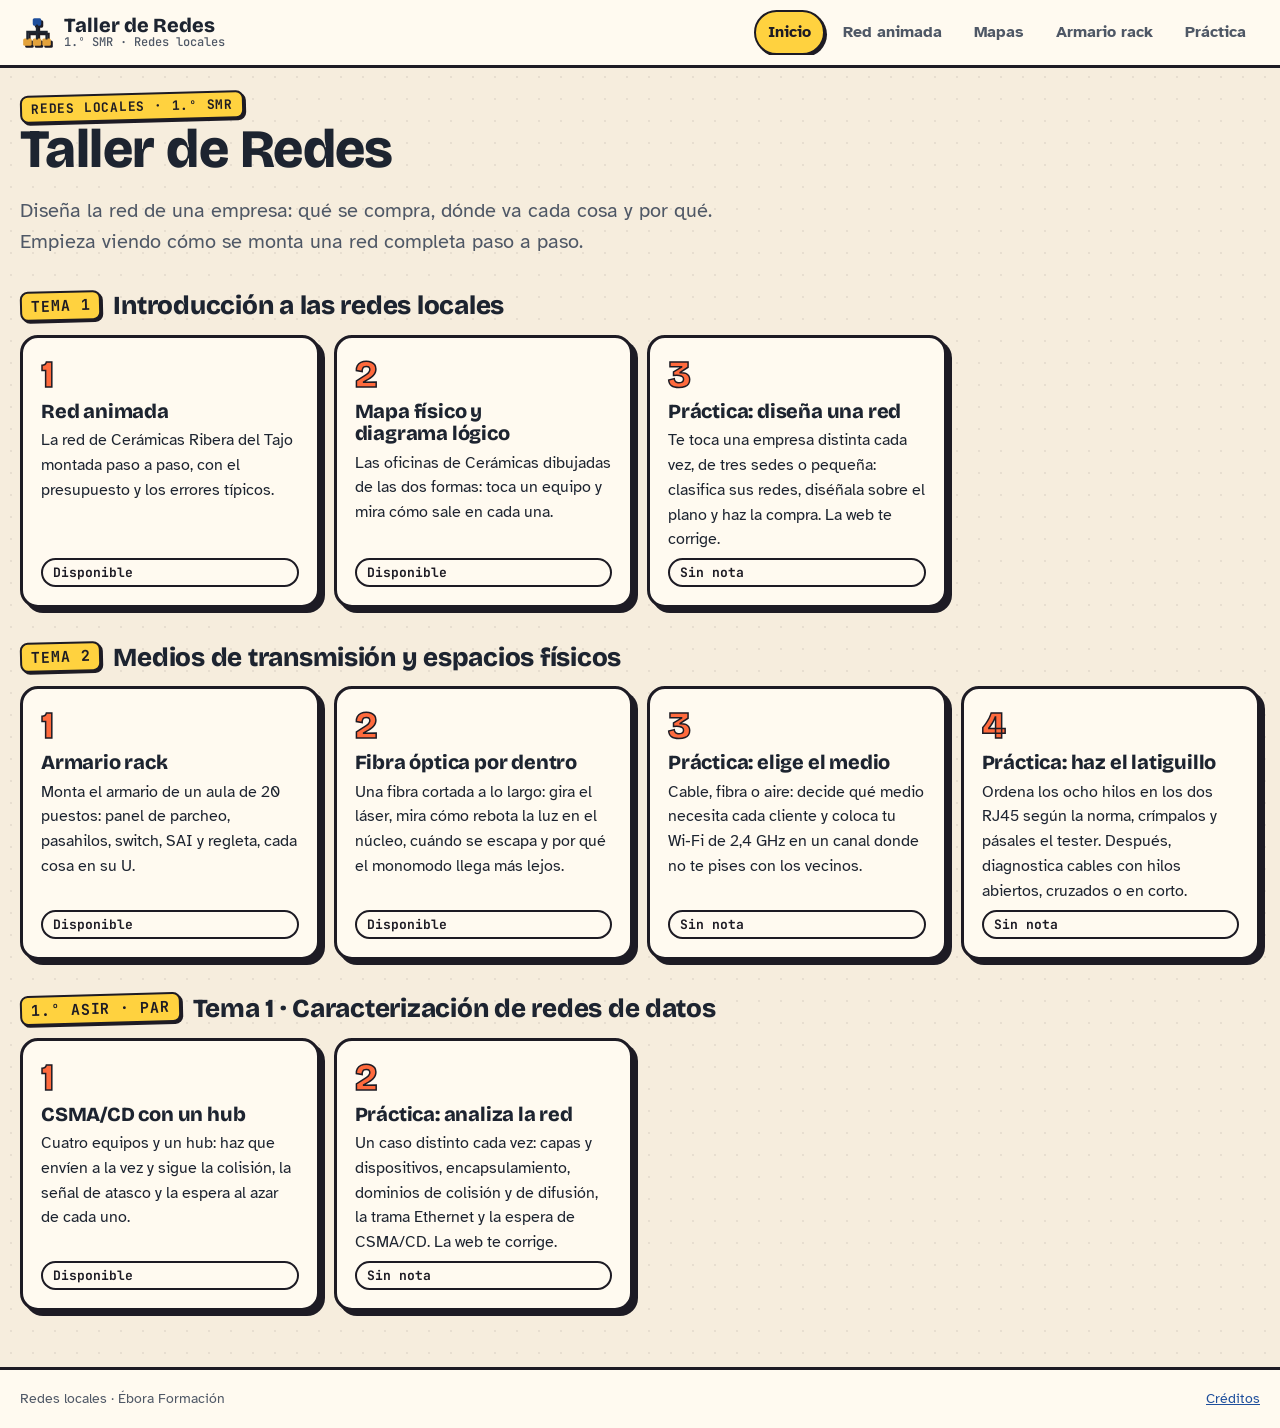
==== commit 245accf8: "Práctica «Haz el latiguillo» (SMR) y topologías en «Analiza la red» (ASIR) - Tema 2, práctica nueva:" ====
--- a/index.html
+++ b/index.html
@@ -18,6 +18,7 @@
   <link rel="stylesheet" href="assets/css/mapas.css">
   <link rel="stylesheet" href="assets/css/analiza.css">
   <link rel="stylesheet" href="assets/css/medio.css">
+  <link rel="stylesheet" href="assets/css/latiguillo.css">
   <link rel="stylesheet" href="assets/css/dibujo.css">
   <script type="importmap">
   { "imports": {
--- a/assets/css/latiguillo.css
+++ b/assets/css/latiguillo.css
@@ -0,0 +1,43 @@
+/* latiguillo.css — «Haz el latiguillo y pásale el tester» (Redes locales, Tema 2) */
+.lt { max-width: 900px; margin: 0 auto; }
+.lt-bloque { padding: 18px 20px; margin: 0 0 18px; }
+.lt-bloque h2 { margin: 0 0 8px; font-size: 22px; }
+.lt-barra { display: flex; flex-wrap: wrap; align-items: center; gap: 10px; margin: 12px 0; }
+.lt-tarea { font-size: 19px; }
+.lt-extremos { display: grid; grid-template-columns: repeat(auto-fit, minmax(300px, 1fr)); gap: 14px; margin: 10px 0; }
+.lt-extremo { padding: 12px; border: 2px solid var(--linea); border-radius: 12px; background: var(--papel); cursor: pointer; }
+.lt-extremo.activo { border-color: var(--azul); }
+.lt-extremo p { margin: 0 0 8px; }
+.lt-extremo small { color: var(--tinta-2); }
+.lt-conector { display: grid; grid-template-columns: repeat(8, 1fr); gap: 3px; padding: 8px 8px 4px; border: 2px solid var(--tinta); border-radius: 8px 8px 3px 3px; background: var(--superficie); margin-bottom: 6px; }
+.lt-pin { all: unset; cursor: pointer; display: grid; justify-items: center; gap: 3px; }
+.lt-pin:focus-visible { outline: 2px solid var(--azul); outline-offset: 2px; border-radius: 4px; }
+.lt-pin .lt-hilo, .lt-vacio { display: block; width: 100%; height: 54px; box-sizing: border-box; border-radius: 4px; }
+.lt-vacio { border: 2px dashed var(--linea); }
+.lt-num { font: 700 13px var(--f-mono); color: var(--tinta-2); }
+.lt-hilo { display: block; width: 22px; height: 22px; border-radius: 4px; border: 2px solid var(--tinta); box-sizing: border-box; background: var(--c); }
+.lt-hilo[data-hilo="n"] { --c: #e8811a; } .lt-hilo[data-hilo="v"] { --c: #2e9e4f; } .lt-hilo[data-hilo="a"] { --c: #2a62c9; } .lt-hilo[data-hilo="m"] { --c: #7a4a22; }
+.lt-hilo[data-hilo="bn"] { background: repeating-linear-gradient(135deg, #fff 0 5px, #e8811a 5px 10px); }
+.lt-hilo[data-hilo="bv"] { background: repeating-linear-gradient(135deg, #fff 0 5px, #2e9e4f 5px 10px); }
+.lt-hilo[data-hilo="ba"] { background: repeating-linear-gradient(135deg, #fff 0 5px, #2a62c9 5px 10px); }
+.lt-hilo[data-hilo="bm"] { background: repeating-linear-gradient(135deg, #fff 0 5px, #7a4a22 5px 10px); }
+.lt-hilos { display: grid; grid-template-columns: repeat(auto-fit, minmax(170px, 1fr)); gap: 8px; }
+.lt-suelto { all: unset; cursor: pointer; display: flex; align-items: center; gap: 10px; padding: 8px 10px; border: 2px solid var(--linea); border-radius: 10px; background: var(--superficie); font-weight: 700; }
+.lt-suelto:hover:not([disabled]) { border-color: var(--azul); }
+.lt-suelto:focus-visible { outline: 2px solid var(--azul); outline-offset: 1px; }
+.lt-suelto[disabled] { opacity: .35; cursor: default; }
+.lt-tester { display: inline-grid; gap: 4px; padding: 12px 14px; border: 2px solid var(--tinta); border-radius: 12px; background: var(--superficie); margin: 8px 0; max-width: 100%; overflow-x: auto; }
+.lt-fila { display: flex; align-items: center; gap: 5px; }
+.lt-cable { width: 26px; height: 2px; background: var(--tinta-2); margin: 0 4px; }
+.lt-led { width: 24px; height: 24px; border-radius: 50%; display: grid; place-items: center; font: 700 12px var(--f-mono); border: 2px solid var(--linea); color: var(--tinta-2); flex: none; }
+.lt-led.on { background: var(--bien); border-color: var(--bien); color: #fff; }
+.lt-fila.mal .lt-led.on { background: var(--mal); border-color: var(--mal); }
+.lt-veredicto, .lt-pista { padding: 10px 14px; border-radius: 12px; border: 2px solid var(--linea); margin: 8px 0; }
+.lt-veredicto.ok { border-color: var(--bien); background: var(--bien-2); }
+.lt-veredicto.ko { border-color: var(--mal); background: var(--mal-2); }
+.lt-caso { display: grid; gap: 6px; justify-items: start; padding: 12px 14px; margin: 0 0 12px; border: 2px solid var(--linea); border-radius: 12px; background: var(--papel); }
+.lt-caso p { margin: 0; }
+.lt-caso select { font: 500 16px var(--f-texto); padding: 9px 10px; border: 2px solid var(--linea); border-radius: 8px; background: var(--superficie); color: var(--tinta); max-width: 100%; }
+.lt-caso.ok { border-color: var(--bien); background: var(--bien-2); }
+.lt-caso.ko { border-color: var(--mal); background: var(--mal-2); }
+.lt-caso .lt-pista { border: 0; padding: 0; margin: 0; }
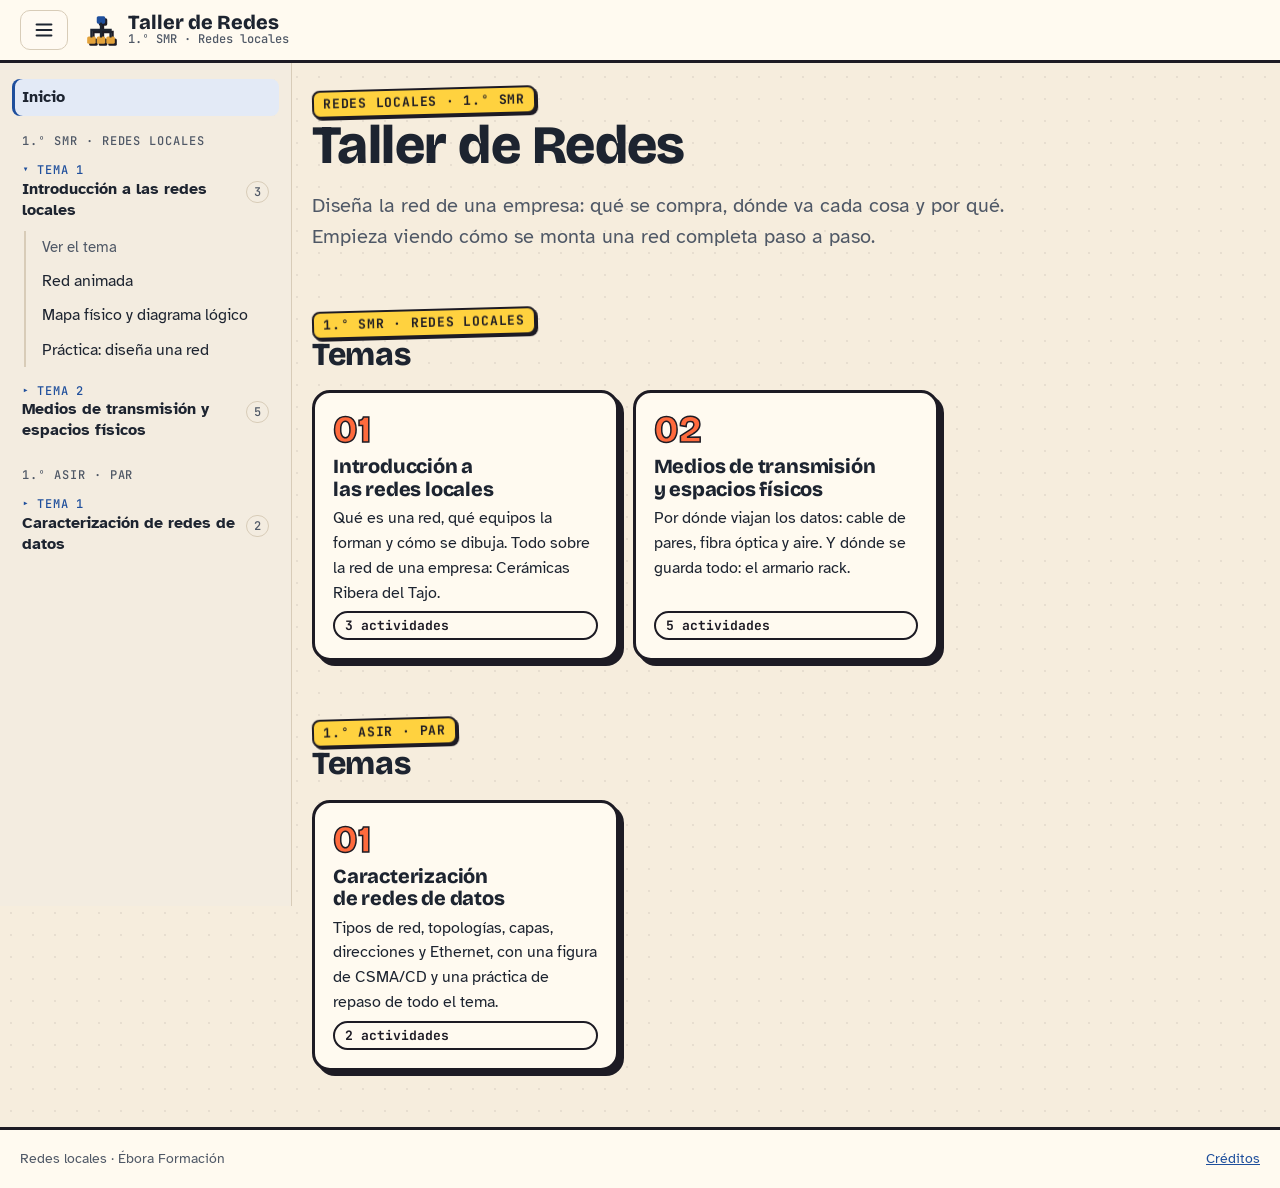
==== commit f7c8a44e: "Menú lateral con los temas plegables y portada fija - El menú de arriba pasa a un lateral con dos gr" ====
--- a/index.html
+++ b/index.html
@@ -30,22 +30,21 @@
 <body>
   <a class="saltar" href="#contenido">Saltar al contenido</a>
   <header class="cabecera">
+    <button class="btn-lateral" id="btn-lateral" type="button" aria-controls="lateral" aria-expanded="false" aria-label="Mostrar el menú">
+      <svg viewBox="0 0 24 24" aria-hidden="true"><path d="M4 6h16M4 12h16M4 18h16" fill="none" stroke="currentColor" stroke-width="2.4" stroke-linecap="round"/></svg>
+      <span>Menú</span>
+    </button>
     <a class="marca" href="#/">
       <svg viewBox="0 0 32 32" aria-hidden="true"><rect x="12" y="3" width="8" height="7" rx="1.5" fill="var(--azul)"/><rect x="3" y="22" width="8" height="7" rx="1.5" fill="var(--ambar)"/><rect x="12" y="22" width="8" height="7" rx="1.5" fill="var(--ambar)"/><rect x="21" y="22" width="8" height="7" rx="1.5" fill="var(--ambar)"/><path d="M16 10v6M7 22v-6h18v6M16 16v6" stroke="var(--tinta)" stroke-width="2.2" fill="none" stroke-linecap="round"/></svg>
       <span><b>Taller de Redes</b><small>1.º SMR · Redes locales</small></span>
     </a>
-    <nav class="menu" aria-label="Secciones">
-      <a href="#/" data-ruta="inicio">Inicio</a>
-      <a href="#/animado" data-ruta="animado">Red animada</a>
-      <a href="#/mapas" data-ruta="mapas">Mapas</a>
-      <a href="#/rack" data-ruta="rack">Armario rack</a>
-      <a href="#/practica" data-ruta="practica">Práctica</a>
-      <a href="#/examen" data-ruta="examen">Examen</a>
-    </nav>
   </header>
-  <main id="contenido" tabindex="-1">
-    <div class="cargando">Cargando…</div>
-  </main>
+  <div class="marco">
+    <nav class="lateral" id="lateral" aria-label="Temas y secciones" inert></nav>
+    <main id="contenido" tabindex="-1">
+      <div class="cargando">Cargando…</div>
+    </main>
+  </div>
   <footer class="pie">
     <span>Redes locales · Ébora Formación</span>
     <a href="#/creditos">Créditos</a>
--- a/assets/css/app.css
+++ b/assets/css/app.css
@@ -227,3 +227,47 @@
 .selector-temas a span { font-weight: 700; line-height: 1.3; }
 .selector-temas a:hover { box-shadow: inset 0 0 0 2px var(--azul); }
 .selector-temas a[aria-current="page"] { background: var(--azul-2); box-shadow: inset 0 0 0 2px var(--azul); }
+
+/* ---------- Menú lateral ---------- */
+.cabecera { justify-content: flex-start; flex-direction: row !important; align-items: center !important; }
+.btn-lateral { display: inline-flex; align-items: center; gap: 8px; padding: 8px 12px; border: 1px solid var(--linea); border-radius: 10px; background: var(--superficie); font-weight: 700; font-size: 16px; cursor: pointer; }
+.btn-lateral svg { width: 22px; height: 22px; }
+.btn-lateral:hover { border-color: var(--tinta-2); }
+.marco { flex: 1; display: flex; align-items: flex-start; width: 100%; }
+.marco > main { flex: 1; min-width: 0; }
+.lateral { --cab: 57px; flex: none; width: 292px; padding: 16px 12px 40px; font-size: 16px; line-height: 1.3; overflow-y: auto; overscroll-behavior: contain; background: var(--papel); border-right: 1px solid var(--linea); }
+.lateral ul { list-style: none; margin: 0; padding: 0; }
+.lateral a { display: flex; gap: 8px; align-items: baseline; padding: 8px 10px; border-radius: 8px; text-decoration: none; color: var(--tinta); }
+.lateral a:hover { background: var(--papel-2); }
+.lateral a[aria-current="page"] { background: var(--azul-2); color: var(--tinta); font-weight: 700; box-shadow: inset 3px 0 0 var(--azul); }
+.lat-inicio a, .lat-grupo > ul a { font-weight: 700; }
+.lat-rotulo { margin: 18px 10px 6px; font: 500 12px/1.2 var(--f-mono); letter-spacing: .08em; text-transform: uppercase; color: var(--tinta-2); }
+.lat-tema { border-radius: 10px; }
+.lat-tema + .lat-tema { margin-top: 2px; }
+.lat-tema summary { display: grid; grid-template-columns: 1fr auto; gap: 0 8px; padding: 9px 10px; border-radius: 8px; cursor: pointer; list-style: none; }
+.lat-tema summary::-webkit-details-marker { display: none; }
+.lat-tema summary:hover { background: var(--papel-2); }
+.lat-n { grid-column: 1; font: 500 12px/1.3 var(--f-mono); letter-spacing: .06em; text-transform: uppercase; color: var(--azul); }
+.lat-n::before { content: '▸ '; }
+.lat-tema[open] .lat-n::before { content: '▾ '; }
+.lat-t { grid-column: 1; font-weight: 700; }
+.lat-tema .cuenta { grid-column: 2; grid-row: 1 / span 2; align-self: center; font: 500 12px/1 var(--f-mono); color: var(--tinta-2); padding: 4px 7px; border: 1px solid var(--linea); border-radius: 999px; }
+.lat-tema ul { margin: 2px 0 8px 12px; padding-left: 8px; border-left: 2px solid var(--linea); }
+.lat-tema li a { font-size: 15.5px; padding: 7px 8px; }
+.lat-tema a.ver-tema { color: var(--tinta-2); font-size: 14.5px; }
+.marca-l { flex: none; width: 16px; height: 16px; border: 2px solid var(--linea); border-radius: 50%; font-size: 11px; line-height: 12px; text-align: center; font-weight: 700; translate: 0 2px; }
+.marca-l.vista { border-color: var(--ambar); }
+.marca-l.ok { border-color: var(--bien); background: var(--bien); color: var(--superficie); }
+.lat-velo { position: fixed; inset: 0; z-index: 14; background: rgba(20, 24, 30, .45); }
+.lat-velo[hidden] { display: none; }
+@media (min-width: 1280px) {
+  .lateral { display: none; position: sticky; top: var(--cab); height: calc(100vh - var(--cab)); }
+  body.con-lateral .lateral { display: block; }
+  .btn-lateral span { display: none; }
+}
+@media (max-width: 1279.98px) {
+  .lateral { position: fixed; z-index: 15; top: 0; left: 0; bottom: 0; width: min(320px, 86vw); padding-top: max(16px, env(safe-area-inset-top)); box-shadow: 8px 0 30px -12px rgba(0,0,0,.4); translate: -105% 0; visibility: hidden; transition: translate .2s ease, visibility .2s; }
+  .lateral.abierto { translate: 0 0; visibility: visible; }
+}
+
+.btn-volver { margin-left: auto; text-decoration: none; color: var(--tinta); }
--- a/assets/css/analiza.css
+++ b/assets/css/analiza.css
@@ -22,3 +22,8 @@
 .an-campo.ko { border-color: var(--mal); background: var(--mal-2); }
 .an-pista { margin: 4px 0 0; font-size: 15px; }
 .an-enlace { margin: 6px 0 0; }
+.an-indice { display: flex; flex-wrap: wrap; gap: 8px; margin: 14px 0 0; }
+.an-bloque { scroll-margin-top: 84px; }
+.an-nota { margin-left: 10px; vertical-align: middle; }
+.an-campo { min-width: 0; }
+.an-campo select { width: 100%; }
--- a/assets/css/latiguillo.css
+++ b/assets/css/latiguillo.css
@@ -4,17 +4,6 @@
 .lt-bloque h2 { margin: 0 0 8px; font-size: 22px; }
 .lt-barra { display: flex; flex-wrap: wrap; align-items: center; gap: 10px; margin: 12px 0; }
 .lt-tarea { font-size: 19px; }
-.lt-extremos { display: grid; grid-template-columns: repeat(auto-fit, minmax(300px, 1fr)); gap: 14px; margin: 10px 0; }
-.lt-extremo { padding: 12px; border: 2px solid var(--linea); border-radius: 12px; background: var(--papel); cursor: pointer; }
-.lt-extremo.activo { border-color: var(--azul); }
-.lt-extremo p { margin: 0 0 8px; }
-.lt-extremo small { color: var(--tinta-2); }
-.lt-conector { display: grid; grid-template-columns: repeat(8, 1fr); gap: 3px; padding: 8px 8px 4px; border: 2px solid var(--tinta); border-radius: 8px 8px 3px 3px; background: var(--superficie); margin-bottom: 6px; }
-.lt-pin { all: unset; cursor: pointer; display: grid; justify-items: center; gap: 3px; }
-.lt-pin:focus-visible { outline: 2px solid var(--azul); outline-offset: 2px; border-radius: 4px; }
-.lt-pin .lt-hilo, .lt-vacio { display: block; width: 100%; height: 54px; box-sizing: border-box; border-radius: 4px; }
-.lt-vacio { border: 2px dashed var(--linea); }
-.lt-num { font: 700 13px var(--f-mono); color: var(--tinta-2); }
 .lt-hilo { display: block; width: 22px; height: 22px; border-radius: 4px; border: 2px solid var(--tinta); box-sizing: border-box; background: var(--c); }
 .lt-hilo[data-hilo="n"] { --c: #e8811a; } .lt-hilo[data-hilo="v"] { --c: #2e9e4f; } .lt-hilo[data-hilo="a"] { --c: #2a62c9; } .lt-hilo[data-hilo="m"] { --c: #7a4a22; }
 .lt-hilo[data-hilo="bn"] { background: repeating-linear-gradient(135deg, #fff 0 5px, #e8811a 5px 10px); }
@@ -41,3 +30,54 @@
 .lt-caso.ok { border-color: var(--bien); background: var(--bien-2); }
 .lt-caso.ko { border-color: var(--mal); background: var(--mal-2); }
 .lt-caso .lt-pista { border: 0; padding: 0; margin: 0; }
+
+/* ---------- El dibujo animado del latiguillo ---------- */
+.lt-pasos { list-style: none; display: flex; flex-wrap: wrap; gap: 6px; padding: 0; margin: 10px 0; counter-reset: paso; }
+.lt-pasos li { counter-increment: paso; padding: 5px 12px; border: 2px solid var(--linea); border-radius: 999px; font: 700 14px var(--f-texto); color: var(--tinta-2); background: var(--papel); }
+.lt-pasos li::before { content: counter(paso) ' · '; }
+.lt-pasos li.hecho { border-color: var(--bien); background: var(--bien-2); color: var(--tinta); }
+.lt-pasos li.hecho::before { content: '✓ '; color: var(--bien); }
+.lt-pasos li.ahora { border-color: var(--azul); background: var(--azul-2); color: var(--tinta); }
+.lt-escena { border: 2px solid var(--tinta); border-radius: 14px; background: var(--papel); overflow: hidden; }
+.lt-ahora { min-height: 2.9em; margin: 10px 0 4px; font-weight: 700; }
+.lt-nota { margin: 0 0 10px; color: var(--tinta-2); font-size: 15px; }
+.lt-cortes { display: contents; }
+.ld { display: block; width: 100%; height: auto; touch-action: manipulation; }
+.ld-zona { fill: transparent; stroke: transparent; stroke-width: 2.5; stroke-dasharray: 7 6; cursor: pointer; }
+.ld-zona.activo { stroke: var(--azul); fill: color-mix(in srgb, var(--azul-2) 28%, transparent); }
+.ld-guia { stroke: var(--linea); stroke-width: 2; stroke-dasharray: 3 5; }
+.ld-num { font: 700 14px var(--f-mono); fill: var(--tinta-2); }
+.ld-rotulo { font: 700 15px var(--f-titulo); fill: var(--tinta-2); }
+.ld-funda-borde { fill: none; stroke: var(--tinta); stroke-width: 27; }
+.ld-funda { fill: none; stroke: #4f79bd; stroke-width: 21; }
+.ld-boca { fill: none; stroke: var(--tinta); stroke-width: 3.5; stroke-linecap: round; }
+.ld-hilo path { fill: none; stroke-linecap: round; stroke-linejoin: round; pointer-events: none; }
+.ld-hilo:not(.puesto) { cursor: pointer; }
+.ld-hilo:not(.puesto) .ld-h-borde { pointer-events: stroke; stroke-width: 12; }
+.ld-hilo:not(.puesto):hover .ld-h-borde { stroke: var(--azul); }
+.ld-h-borde { stroke: var(--tinta); stroke-width: 10.5; }
+.ld-h-base { stroke-width: 6.5; }
+.ld-h-raya { stroke-width: 6.5; stroke-dasharray: 6 8; stroke-linecap: butt !important; }
+.ld-tijera { stroke: var(--mal); stroke-width: 2; stroke-dasharray: 6 4; }
+.ld-tijera-t { font-size: 18px; fill: var(--mal); }
+.ld-rj { fill: color-mix(in srgb, var(--superficie) 24%, transparent); stroke: var(--tinta); stroke-width: 3; }
+.ld-rj-linea { stroke: var(--tinta); stroke-width: 1.2; opacity: .35; }
+.ld-rj-t { font: 700 11px var(--f-mono); fill: var(--tinta-2); }
+.ld-contacto { fill: #e0b02a; stroke: var(--tinta); stroke-width: 1.5; }
+.ld-cuna { fill: var(--tinta); }
+.ld-clac { font: 800 17px var(--f-titulo); fill: var(--tinta); paint-order: stroke; stroke: var(--superficie); stroke-width: 5; }
+.ld-pin { fill: transparent; cursor: default; outline: none; }
+.ld-pin.lleno { cursor: pointer; }
+.ld-pin.lleno:hover, .ld-pin:focus-visible { fill: color-mix(in srgb, var(--azul) 16%, transparent); stroke: var(--azul); stroke-width: 2; }
+.ld-t-caja { fill: var(--superficie); stroke: var(--tinta); stroke-width: 3; }
+.ld-t-puerto { fill: var(--tinta); }
+.ld-t-titulo { font: 700 13px var(--f-mono); fill: var(--tinta-2); letter-spacing: .04em; }
+.ld-led { fill: var(--papel-2); stroke: var(--linea); stroke-width: 2; }
+.ld-led.on { fill: var(--bien); stroke: var(--tinta); }
+.ld-led.on.otro { fill: var(--ambar); }
+.ld-led-n { font: 700 11px var(--f-mono); fill: var(--tinta); pointer-events: none; }
+.ld-pulso { stroke-width: 3; }
+@media (max-width: 620px) {
+  .ld-num { font-size: 21px; } .ld-rotulo { font-size: 22px; } .ld-t-titulo { font-size: 17px; } .ld-led-n { font-size: 13px; } .ld-rj-t { font-size: 15px; }
+}
+.lt-enlace { margin: 10px 0 0; }
